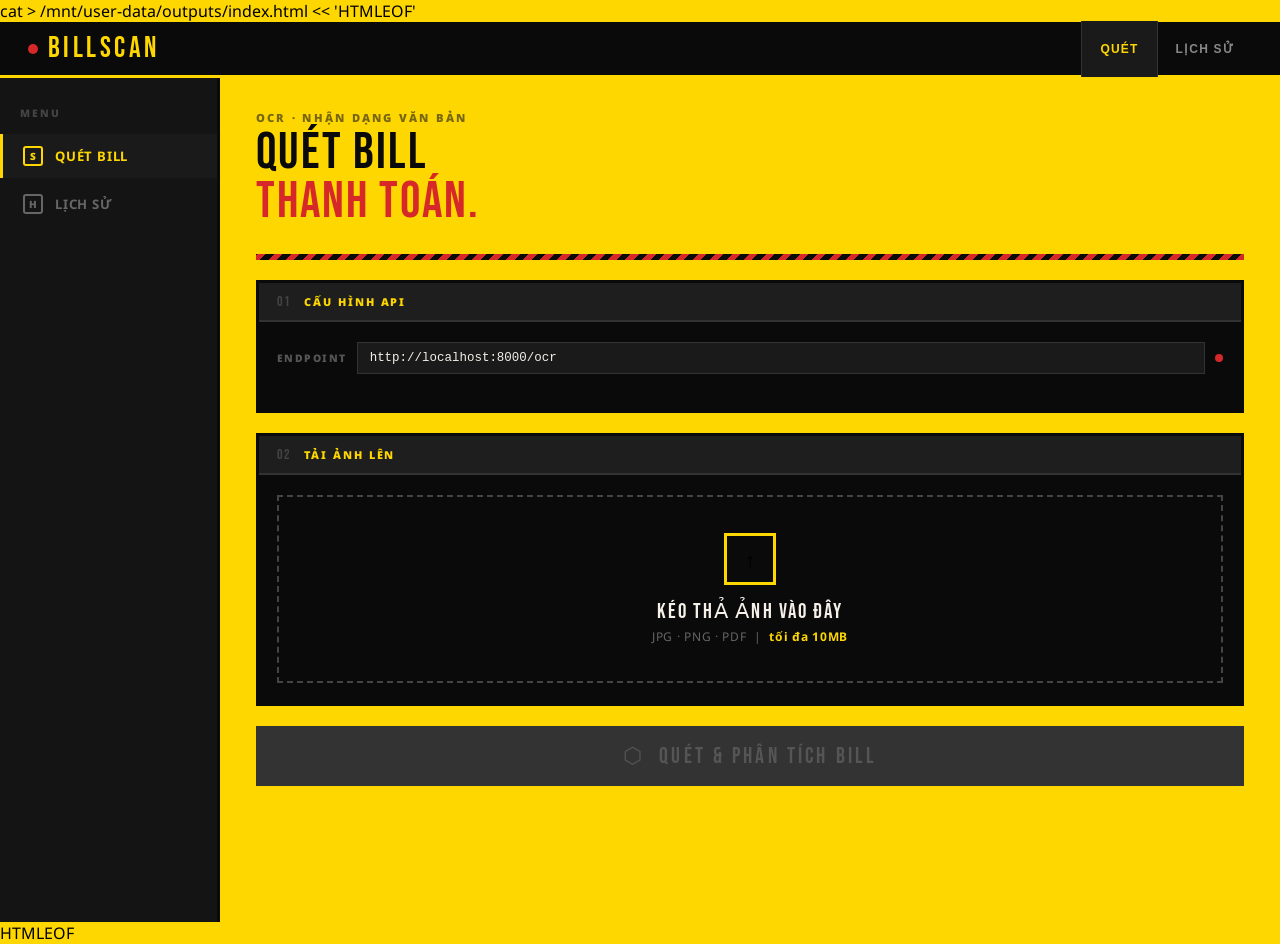
==== index.html @ 9fe83627 "Front View Design" ====
cat > /mnt/user-data/outputs/index.html << 'HTMLEOF'
<!DOCTYPE html>
<html lang="vi">
<head>
    <meta charset="UTF-8">
    <meta name="viewport" content="width=device-width, initial-scale=1.0">
    <title>BillScan - Quét hóa đơn AI</title>
    <style>
        @import url('https://fonts.googleapis.com/css2?family=Bebas+Neue&family=Noto+Sans:wght@400;700;900&display=swap');

        * { box-sizing: border-box; margin: 0; padding: 0; }
        :root {
            --yellow: #FFD700; --yellow-dark: #E6B800;
            --black: #0a0a0a; --black2: #141414; --black3: #1e1e1e;
            --red: #D62828; --white: #F5F0E8; --gray: #888;
        }
        body { background: var(--yellow); font-family: 'Noto Sans', sans-serif; min-height: 100vh; overflow-x: hidden; }

        /* HEADER */
        header { background: var(--black); padding: 0 28px; display: flex; align-items: center; justify-content: space-between; height: 56px; border-bottom: 3px solid var(--yellow); }
        .logo { font-family: 'Bebas Neue', sans-serif; font-size: 1.8rem; color: var(--yellow); letter-spacing: .12em; display: flex; align-items: center; gap: 10px; }
        .logo-dot { width: 10px; height: 10px; background: var(--red); border-radius: 50%; display: inline-block; }
        .nav-btn { background: none; border: none; border-left: 1px solid #333; color: var(--gray); font-size: .75rem; font-weight: 700; letter-spacing: .1em; text-transform: uppercase; padding: 0 18px; height: 56px; cursor: pointer; transition: color .15s, background .15s; }
        .nav-btn:hover, .nav-btn.active { color: var(--yellow); background: #1a1a1a; }

        /* LAYOUT */
        .page { display: grid; grid-template-columns: 220px 1fr; min-height: calc(100vh - 56px); }

        /* SIDEBAR */
        .sidebar { background: var(--black2); border-right: 3px solid var(--black); padding: 28px 0; display: flex; flex-direction: column; gap: 4px; }
        .sidebar-label { font-size: .65rem; font-weight: 900; letter-spacing: .18em; text-transform: uppercase; color: #444; padding: 0 20px 10px; }
        .sidebar-item { display: flex; align-items: center; gap: 12px; padding: 12px 20px; color: #666; font-size: .82rem; font-weight: 700; letter-spacing: .06em; text-transform: uppercase; cursor: pointer; border-left: 3px solid transparent; transition: all .15s; }
        .sidebar-item:hover { color: var(--yellow); background: #1a1a1a; }
        .sidebar-item.active { color: var(--yellow); background: #1a1a1a; border-left-color: var(--yellow); }
        .sidebar-icon { width: 20px; height: 20px; border: 2px solid currentColor; border-radius: 3px; display: flex; align-items: center; justify-content: center; font-size: 10px; font-weight: 900; flex-shrink: 0; }

        /* MAIN */
        .main { background: var(--yellow); padding: 32px 36px; }
        .screen { display: none; }
        .screen.active { display: block; }

        /* PAGE TITLE */
        .page-eyebrow { font-size: .7rem; font-weight: 900; letter-spacing: .2em; text-transform: uppercase; color: var(--black3); opacity: .6; margin-bottom: 4px; }
        .page-heading { font-family: 'Bebas Neue', sans-serif; font-size: 3.2rem; line-height: .95; color: var(--black); letter-spacing: .04em; margin-bottom: 28px; }
        .page-heading span { color: var(--red); }
        .accent-stripe { height: 6px; background: repeating-linear-gradient(-45deg, var(--red) 0px, var(--red) 6px, var(--black) 6px, var(--black) 12px); margin-bottom: 20px; }

        /* CARD */
        .card { background: var(--black); border: 3px solid var(--black); margin-bottom: 20px; }
        .card-header { background: var(--black3); padding: 10px 18px; display: flex; align-items: center; gap: 8px; border-bottom: 2px solid #333; }
        .card-label { font-size: .68rem; font-weight: 900; letter-spacing: .18em; text-transform: uppercase; color: var(--yellow); }
        .card-num { font-family: 'Bebas Neue', sans-serif; font-size: .9rem; color: #444; letter-spacing: .1em; margin-right: 4px; }
        .card-body { padding: 20px 18px; }

        /* DROP ZONE */
        #dropzone { border: 2px dashed #444; padding: 36px 20px; text-align: center; cursor: pointer; transition: border-color .2s, background .2s; position: relative; }
        #dropzone:hover, #dropzone.drag-over { border-color: var(--yellow); background: #1a1a1a; }
        #dropzone input[type="file"] { position: absolute; inset: 0; opacity: 0; cursor: pointer; }
        .drop-icon-box { width: 52px; height: 52px; border: 3px solid var(--yellow); display: flex; align-items: center; justify-content: center; margin: 0 auto 14px; font-size: 1.4rem; }
        .drop-title { font-family: 'Bebas Neue', sans-serif; font-size: 1.3rem; letter-spacing: .1em; color: var(--white); margin-bottom: 4px; }
        .drop-sub { font-size: .75rem; color: #666; letter-spacing: .06em; }
        .drop-sub strong { color: var(--yellow); }

        /* FILE ROW */
        .file-row { display: none; align-items: center; gap: 10px; background: #1a1a1a; border: 1px solid #333; padding: 10px 14px; margin-top: 14px; }
        .file-row-name { flex: 1; font-size: .82rem; color: var(--white); font-weight: 700; overflow: hidden; text-overflow: ellipsis; white-space: nowrap; }
        .remove-btn { background: none; border: none; color: #555; font-size: .9rem; cursor: pointer; padding: 2px 6px; }
        .remove-btn:hover { color: var(--red); }

        /* PREVIEW */
        #preview-wrap { display: none; margin-top: 14px; border: 2px solid #333; overflow: hidden; text-align: center; background: #0a0a0a; }
        #preview-wrap img { max-width: 100%; max-height: 220px; display: block; margin: 0 auto; object-fit: contain; }

        /* SCAN BTN */
        #scan-btn { width: 100%; background: var(--yellow); color: var(--black); border: none; padding: 16px; font-family: 'Bebas Neue', sans-serif; font-size: 1.4rem; letter-spacing: .14em; cursor: pointer; transition: background .15s, transform .1s; }
        #scan-btn:hover:not(:disabled) { background: var(--yellow-dark); transform: translateY(-1px); }
        #scan-btn:disabled { background: #333; color: #555; cursor: not-allowed; transform: none; }

        /* ERROR */
        #error-box { display: none; background: #2a0a0a; border-left: 4px solid var(--red); padding: 12px 16px; font-size: .82rem; color: #ff8080; margin-top: 14px; }

        /* RESULT */
        #result { display: none; margin-top: 20px; }
        .result-header { background: var(--red); padding: 10px 18px; display: flex; align-items: center; gap: 8px; }
        .result-label { font-family: 'Bebas Neue', sans-serif; font-size: 1.1rem; letter-spacing: .12em; color: var(--white); }
        .result-badge { background: var(--yellow); color: var(--black); font-size: .65rem; font-weight: 900; letter-spacing: .1em; text-transform: uppercase; padding: 2px 8px; margin-left: auto; }
        #raw-text-wrap { background: var(--black); padding: 20px 18px; }
        #raw-text { font-family: 'Courier New', monospace; font-size: .88rem; color: var(--yellow); white-space: pre-wrap; word-break: break-word; line-height: 1.75; min-height: 80px; }
        .action-row { display: flex; border-top: 2px solid #222; }
        .action-btn { flex: 1; padding: 13px 10px; background: var(--black3); border: none; border-right: 1px solid #222; color: #888; font-size: .72rem; font-weight: 900; letter-spacing: .12em; text-transform: uppercase; cursor: pointer; transition: background .15s, color .15s; }
        .action-btn:last-child { border-right: none; }
        .action-btn:hover { background: #2a2a2a; color: var(--yellow); }
        .action-btn.excel:hover { color: #48bb78; }
        .action-btn.reload:hover { color: var(--red); }

        /* API ROW */
        .api-row { display: flex; align-items: center; gap: 10px; margin-bottom: 16px; }
        .api-label { font-size: .65rem; font-weight: 900; letter-spacing: .14em; text-transform: uppercase; color: #555; white-space: nowrap; }
        .api-input { flex: 1; background: #1a1a1a; border: 1px solid #333; color: var(--white); font-family: 'Courier New', monospace; font-size: .78rem; padding: 8px 12px; outline: none; transition: border-color .2s; }
        .api-input:focus { border-color: var(--yellow); }
        .status-dot { width: 8px; height: 8px; border-radius: 50%; background: #333; flex-shrink: 0; transition: background .3s; }
        .status-dot.online { background: #48bb78; }
        .status-dot.offline { background: var(--red); }

        /* ── HISTORY SCREEN ── */
        .history-toolbar { display: flex; align-items: center; justify-content: space-between; margin-bottom: 16px; }
        .history-count { font-size: .75rem; font-weight: 700; color: var(--black3); letter-spacing: .08em; opacity: .6; }
        .clear-btn { background: none; border: 1px solid var(--red); color: var(--red); font-size: .68rem; font-weight: 900; letter-spacing: .1em; text-transform: uppercase; padding: 5px 12px; cursor: pointer; transition: background .15s; }
        .clear-btn:hover { background: var(--red); color: var(--white); }

        .history-empty { background: var(--black); padding: 40px; text-align: center; color: #444; font-family: 'Bebas Neue', sans-serif; font-size: 1.1rem; letter-spacing: .1em; }

        .history-list { display: flex; flex-direction: column; gap: 3px; }

        .history-item { background: var(--black); border-left: 3px solid #333; display: grid; grid-template-columns: auto 1fr auto; align-items: start; gap: 14px; padding: 14px 16px; cursor: pointer; transition: border-color .15s, background .15s; }
        .history-item:hover { border-left-color: var(--yellow); background: #0f0f0f; }

        .history-thumb { width: 48px; height: 48px; object-fit: cover; border: 1px solid #333; flex-shrink: 0; }
        .history-thumb-placeholder { width: 48px; height: 48px; background: #1a1a1a; border: 1px solid #333; display: flex; align-items: center; justify-content: center; font-size: 1.2rem; flex-shrink: 0; }

        .history-info { min-width: 0; }
        .history-filename { font-size: .82rem; font-weight: 700; color: var(--white); letter-spacing: .04em; margin-bottom: 4px; overflow: hidden; text-overflow: ellipsis; white-space: nowrap; }
        .history-preview { font-family: 'Courier New', monospace; font-size: .75rem; color: #666; overflow: hidden; text-overflow: ellipsis; white-space: nowrap; }

        .history-meta { text-align: right; flex-shrink: 0; }
        .history-time { font-size: .68rem; color: #555; letter-spacing: .04em; }
        .history-del { display: block; margin-top: 6px; background: none; border: none; color: #444; font-size: .75rem; cursor: pointer; }
        .history-del:hover { color: var(--red); }

        /* Detail modal */
        .detail-overlay { display: none; position: fixed; inset: 0; background: rgba(0,0,0,.85); z-index: 100; align-items: center; justify-content: center; }
        .detail-overlay.open { display: flex; }
        .detail-box { background: var(--black2); border: 3px solid var(--yellow); width: 90%; max-width: 540px; max-height: 80vh; display: flex; flex-direction: column; }
        .detail-head { background: var(--black3); padding: 12px 18px; display: flex; align-items: center; justify-content: space-between; border-bottom: 2px solid #333; }
        .detail-title { font-family: 'Bebas Neue', sans-serif; font-size: 1rem; letter-spacing: .1em; color: var(--yellow); }
        .detail-close { background: none; border: none; color: #666; font-size: 1.2rem; cursor: pointer; }
        .detail-close:hover { color: var(--red); }
        .detail-body { padding: 18px; overflow-y: auto; flex: 1; }
        .detail-text { font-family: 'Courier New', monospace; font-size: .85rem; color: var(--yellow); white-space: pre-wrap; word-break: break-word; line-height: 1.75; }
        .detail-foot { padding: 12px 18px; border-top: 2px solid #222; display: flex; gap: 8px; }
        .detail-btn { flex: 1; padding: 10px; background: var(--black3); border: 1px solid #333; color: #888; font-size: .72rem; font-weight: 900; letter-spacing: .1em; text-transform: uppercase; cursor: pointer; transition: color .15s; }
        .detail-btn:hover { color: var(--yellow); }

        @media (max-width: 680px) {
            .page { grid-template-columns: 1fr; }
            .sidebar { display: none; }
            .main { padding: 20px 16px; }
            .page-heading { font-size: 2.2rem; }
        }
    </style>
</head>
<body>

<header>
    <div class="logo"><div class="logo-dot"></div>BILLSCAN</div>
    <nav style="display:flex">
        <button class="nav-btn active" id="nav-scan" onclick="showScreen('scan')">Quét</button>
        <button class="nav-btn" id="nav-history" onclick="showScreen('history')">Lịch sử</button>
    </nav>
</header>

<div class="page">
    <aside class="sidebar">
        <div class="sidebar-label">Menu</div>
        <div class="sidebar-item active" id="sb-scan" onclick="showScreen('scan')">
            <div class="sidebar-icon">S</div>Quét bill
        </div>
        <div class="sidebar-item" id="sb-history" onclick="showScreen('history')">
            <div class="sidebar-icon">H</div>Lịch sử
        </div>
    </aside>

    <main class="main">

        <!-- ── SCAN SCREEN ── -->
        <div class="screen active" id="screen-scan">
            <div class="page-eyebrow">OCR · Nhận dạng văn bản</div>
            <div class="page-heading">QUÉT BILL<br><span>THANH TOÁN.</span></div>
            <div class="accent-stripe"></div>

            <div class="card">
                <div class="card-header"><span class="card-num">01</span><span class="card-label">Cấu hình API</span></div>
                <div class="card-body">
                    <div class="api-row">
                        <span class="api-label">Endpoint</span>
                        <input class="api-input" id="api-url" type="text" value="http://localhost:8000/ocr" spellcheck="false" />
                        <div class="status-dot" id="status-dot"></div>
                    </div>
                </div>
            </div>

            <div class="card">
                <div class="card-header"><span class="card-num">02</span><span class="card-label">Tải ảnh lên</span></div>
                <div class="card-body">
                    <div id="dropzone">
                        <input type="file" id="file-input" accept="image/*,.pdf" />
                        <div class="drop-icon-box">↑</div>
                        <div class="drop-title">KÉO THẢ ẢNH VÀO ĐÂY</div>
                        <div class="drop-sub">JPG · PNG · PDF &nbsp;|&nbsp; <strong>tối đa 10MB</strong></div>
                    </div>
                    <div class="file-row" id="file-box">
                        <span style="font-size:1.1rem">🖼</span>
                        <span class="file-row-name" id="file-name">—</span>
                        <button class="remove-btn" onclick="removeFile()">✕</button>
                    </div>
                    <div id="preview-wrap"><img id="preview-img" src="" alt="Xem trước" /></div>
                </div>
            </div>

            <div id="error-box"></div>

            <button id="scan-btn" disabled onclick="runOCR()">⬡ &nbsp;QUÉT &amp; PHÂN TÍCH BILL</button>

            <div class="card" id="result">
                <div class="result-header">
                    <span class="result-label">KẾT QUẢ NHẬN DẠNG</span>
                    <span class="result-badge">OCR</span>
                </div>
                <div id="raw-text-wrap"><pre id="raw-text"></pre></div>
                <div class="action-row">
                    <button class="action-btn" onclick="copyText()">Sao chép</button>
                    <button class="action-btn excel" onclick="exportExcel()">Xuất Excel</button>
                    <button class="action-btn reload" onclick="resetAll()">Quét lại</button>
                </div>
            </div>
        </div>

        <!-- ── HISTORY SCREEN ── -->
        <div class="screen" id="screen-history">
            <div class="page-eyebrow">Lưu trữ cục bộ</div>
            <div class="page-heading">LỊCH SỬ<br><span>QUÉT.</span></div>
            <div class="accent-stripe"></div>

            <div class="history-toolbar">
                <span class="history-count" id="history-count">0 mục</span>
                <button class="clear-btn" onclick="clearHistory()">Xóa tất cả</button>
            </div>

            <div id="history-list"></div>
        </div>

    </main>
</div>

<!-- DETAIL MODAL -->
<div class="detail-overlay" id="detail-overlay" onclick="closeDetail(event)">
    <div class="detail-box">
        <div class="detail-head">
            <span class="detail-title" id="detail-title">—</span>
            <button class="detail-close" onclick="closeDetail()">✕</button>
        </div>
        <div class="detail-body"><pre class="detail-text" id="detail-text"></pre></div>
        <div class="detail-foot">
            <button class="detail-btn" onclick="copyDetail()">Sao chép</button>
            <button class="detail-btn" onclick="closeDetail()">Đóng</button>
        </div>
    </div>
</div>

<script>
// ── HISTORY (lưu trong trình duyệt) ───────────────────────────────────────────
const HISTORY_KEY = "billscan_history";

function loadHistory() {
    try { return JSON.parse(localStorage.getItem(HISTORY_KEY)) || []; }
    catch { return []; }
}

function saveHistory(list) {
    localStorage.setItem(HISTORY_KEY, JSON.stringify(list));
}

function addToHistory(filename, text, thumbDataUrl) {
    const list = loadHistory();
    list.unshift({
        id: Date.now(),
        filename,
        text,
        thumb: thumbDataUrl || null,
        time: new Date().toLocaleString("vi-VN"),
    });
    if (list.length > 50) list.splice(50);
    saveHistory(list);
}

function clearHistory() {
    if (!confirm("Xóa toàn bộ lịch sử?")) return;
    localStorage.removeItem(HISTORY_KEY);
    renderHistory();
}

function deleteHistoryItem(id) {
    const list = loadHistory().filter(i => i.id !== id);
    saveHistory(list);
    renderHistory();
}

function renderHistory() {
    const list = loadHistory();
    const el = document.getElementById("history-list");
    document.getElementById("history-count").textContent = list.length + " mục";

    if (list.length === 0) {
        el.innerHTML = '<div class="history-empty">CHƯA CÓ LỊCH SỬ NÀO</div>';
        return;
    }

    el.innerHTML = list.map(item => `
        <div class="history-item" onclick="openDetail(${item.id})">
            ${item.thumb
                ? `<img class="history-thumb" src="${item.thumb}" alt="" />`
                : `<div class="history-thumb-placeholder">🖼</div>`}
            <div class="history-info">
                <div class="history-filename">${item.filename}</div>
                <div class="history-preview">${item.text.slice(0, 80)}${item.text.length > 80 ? "…" : ""}</div>
            </div>
            <div class="history-meta">
                <span class="history-time">${item.time}</span>
                <button class="history-del" onclick="event.stopPropagation(); deleteHistoryItem(${item.id})">✕ xóa</button>
            </div>
        </div>
    `).join("");
}

function openDetail(id) {
    const item = loadHistory().find(i => i.id === id);
    if (!item) return;
    document.getElementById("detail-title").textContent = item.filename;
    document.getElementById("detail-text").textContent = item.text;
    document.getElementById("detail-overlay").classList.add("open");
}

function closeDetail(e) {
    if (e && e.target !== document.getElementById("detail-overlay")) return;
    document.getElementById("detail-overlay").classList.remove("open");
}

function copyDetail() {
    navigator.clipboard.writeText(document.getElementById("detail-text").textContent).then(() => {
        const btn = document.querySelector(".detail-btn");
        btn.textContent = "✓ Đã sao chép";
        setTimeout(() => btn.textContent = "Sao chép", 2000);
    });
}

// ── SCREEN NAVIGATION ─────────────────────────────────────────────────────────
function showScreen(name) {
    document.querySelectorAll(".screen").forEach(s => s.classList.remove("active"));
    document.querySelectorAll(".sidebar-item").forEach(s => s.classList.remove("active"));
    document.querySelectorAll(".nav-btn").forEach(s => s.classList.remove("active"));

    document.getElementById("screen-" + name).classList.add("active");
    document.getElementById("sb-" + name).classList.add("active");
    document.getElementById("nav-" + name).classList.add("active");

    if (name === "history") renderHistory();
}

// ── API HEALTH ────────────────────────────────────────────────────────────────
const apiUrlInput = document.getElementById("api-url");
const statusDot   = document.getElementById("status-dot");

async function pingApi() {
    const base = apiUrlInput.value.replace(/\/ocr$/, "");
    try {
        const r = await fetch(base + "/health", { signal: AbortSignal.timeout(3000) });
        statusDot.className = "status-dot " + (r.ok ? "online" : "offline");
    } catch { statusDot.className = "status-dot offline"; }
}
apiUrlInput.addEventListener("change", pingApi);
pingApi();
setInterval(pingApi, 15000);

// ── FILE HANDLING ─────────────────────────────────────────────────────────────
let selectedFile = null;
let thumbDataUrl  = null;

const dropzone  = document.getElementById("dropzone");
const fileInput = document.getElementById("file-input");

dropzone.addEventListener("dragover", e => { e.preventDefault(); dropzone.classList.add("drag-over"); });
dropzone.addEventListener("dragleave", () => dropzone.classList.remove("drag-over"));
dropzone.addEventListener("drop", e => {
    e.preventDefault(); dropzone.classList.remove("drag-over");
    if (e.dataTransfer.files[0]) handleFile(e.dataTransfer.files[0]);
});
fileInput.addEventListener("change", () => { if (fileInput.files[0]) handleFile(fileInput.files[0]); });

function handleFile(file) {
    if (file.size > 10 * 1024 * 1024) { showError("File quá lớn. Tối đa 10MB."); return; }
    selectedFile = file;
    thumbDataUrl = null;
    document.getElementById("file-name").textContent = file.name;
    document.getElementById("file-box").style.display = "flex";
    document.getElementById("scan-btn").disabled = false;
    hideError();
    document.getElementById("result").style.display = "none";

    if (file.type.startsWith("image/")) {
        const url = URL.createObjectURL(file);
        document.getElementById("preview-img").src = url;
        document.getElementById("preview-wrap").style.display = "block";
        // Tạo thumbnail để lưu vào history
        const reader = new FileReader();
        reader.onload = e => {
            const img = new Image();
            img.onload = () => {
                const canvas = document.createElement("canvas");
                const scale = Math.min(80 / img.width, 80 / img.height, 1);
                canvas.width = img.width * scale;
                canvas.height = img.height * scale;
                canvas.getContext("2d").drawImage(img, 0, 0, canvas.width, canvas.height);
                thumbDataUrl = canvas.toDataURL("image/jpeg", 0.6);
            };
            img.src = e.target.result;
        };
        reader.readAsDataURL(file);
    } else {
        document.getElementById("preview-wrap").style.display = "none";
    }
}

function removeFile() {
    selectedFile = null; thumbDataUrl = null;
    fileInput.value = "";
    document.getElementById("file-box").style.display = "none";
    document.getElementById("preview-wrap").style.display = "none";
    document.getElementById("scan-btn").disabled = true;
    document.getElementById("result").style.display = "none";
    hideError();
}

// ── OCR ───────────────────────────────────────────────────────────────────────
async function runOCR() {
    if (!selectedFile) return;
    setLoading(true);
    hideError();
    document.getElementById("result").style.display = "none";

    const formData = new FormData();
    formData.append("file", selectedFile);

    try {
        const res = await fetch(apiUrlInput.value, { method: "POST", body: formData });
        if (!res.ok) {
            const err = await res.json().catch(() => ({ detail: res.statusText }));
            throw new Error(err.detail || "HTTP " + res.status);
        }
        const data = await res.json();
        const text = data.text || "(Không nhận ra văn bản)";

        document.getElementById("raw-text").textContent = text;
        document.getElementById("result").style.display = "block";
        document.getElementById("result").scrollIntoView({ behavior: "smooth", block: "start" });

        // Lưu vào history
        addToHistory(selectedFile.name, text, thumbDataUrl);

    } catch (err) {
        showError(err.message.includes("fetch") || err.message.includes("Failed")
            ? "Không kết nối được server. Kiểm tra server đang chạy tại: " + apiUrlInput.value
            : "Lỗi: " + err.message);
    } finally {
        setLoading(false);
    }
}

function setLoading(on) {
    const btn = document.getElementById("scan-btn");
    btn.disabled = on;
    btn.textContent = on ? "⏳  ĐANG XỬ LÝ..." : "⬡  QUÉT & PHÂN TÍCH BILL";
}

function showError(msg) {
    const el = document.getElementById("error-box");
    el.textContent = "⚠ " + msg; el.style.display = "block";
}
function hideError() { document.getElementById("error-box").style.display = "none"; }

function copyText() {
    navigator.clipboard.writeText(document.getElementById("raw-text").textContent).then(() => {
        const btn = document.querySelector(".action-btn");
        btn.textContent = "✓ ĐÃ SAO CHÉP";
        setTimeout(() => btn.textContent = "Sao chép", 2000);
    });
}

function exportExcel() {
    const text = document.getElementById("raw-text").textContent;
    const a = document.createElement("a");
    a.href = "data:text/csv;charset=utf-8,\uFEFF" + encodeURIComponent(text);
    a.download = "billscan_" + Date.now() + ".csv";
    a.click();
}

function resetAll() { removeFile(); window.scrollTo({ top: 0, behavior: "smooth" }); }
</script>

</body>
</html>
HTMLEOF
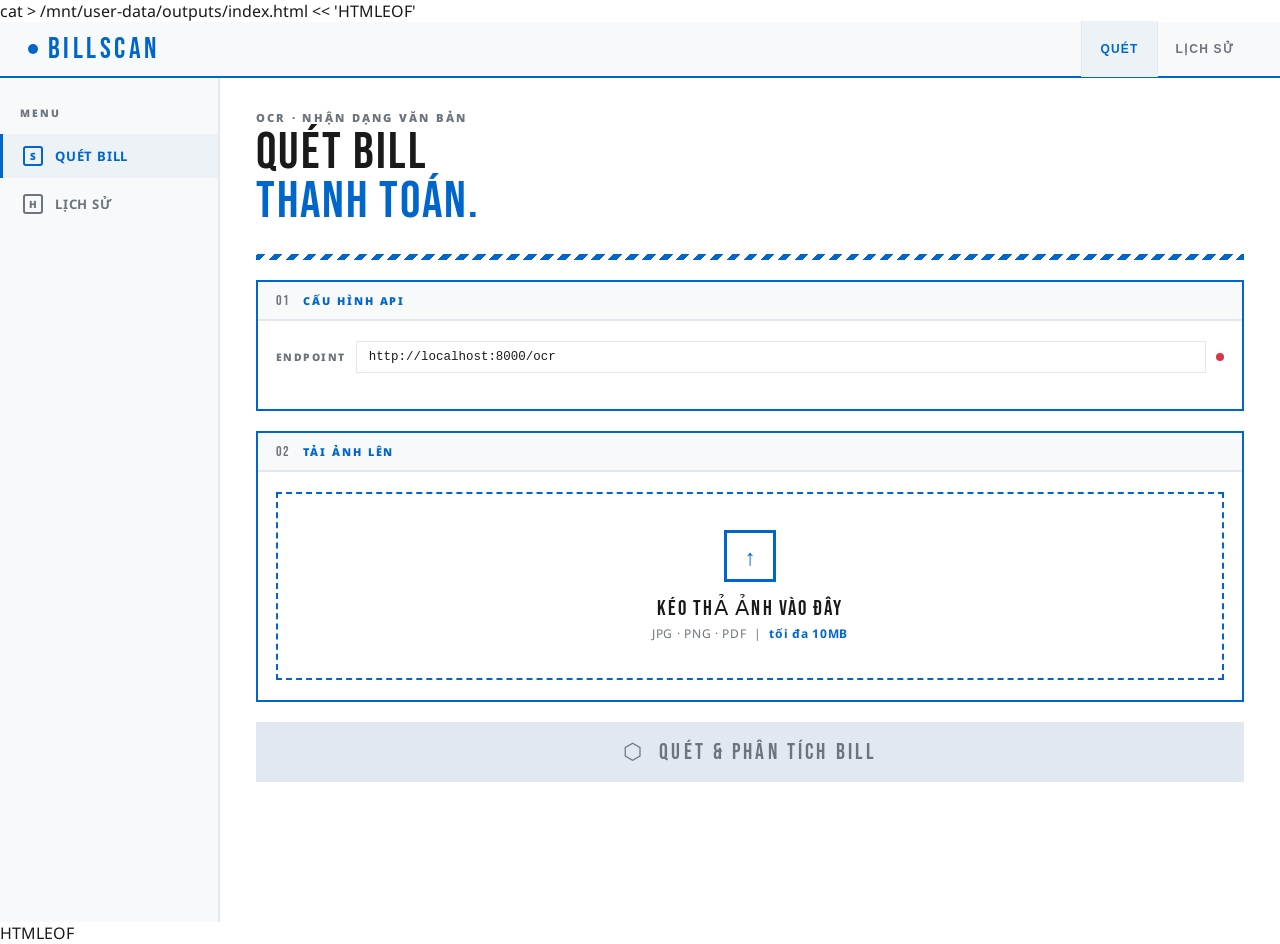
==== commit 4572f9e1: "Update index.html" ====
--- a/index.html
+++ b/index.html
@@ -10,136 +10,120 @@
 
         * { box-sizing: border-box; margin: 0; padding: 0; }
         :root {
-            --yellow: #FFD700; --yellow-dark: #E6B800;
-            --black: #0a0a0a; --black2: #141414; --black3: #1e1e1e;
-            --red: #D62828; --white: #F5F0E8; --gray: #888;
+            --blue: #0066cc;
+            --blue-dark: #0052a3;
+            --white: #ffffff;
+            --bg-light: #f8f9fa;
+            --black: #1a1a1a;
+            --gray: #6c757d;
+            --red: #dc3545;
+            --border: #e2e8f0;
         }
-        body { background: var(--yellow); font-family: 'Noto Sans', sans-serif; min-height: 100vh; overflow-x: hidden; }
-
-        /* HEADER */
-        header { background: var(--black); padding: 0 28px; display: flex; align-items: center; justify-content: space-between; height: 56px; border-bottom: 3px solid var(--yellow); }
-        .logo { font-family: 'Bebas Neue', sans-serif; font-size: 1.8rem; color: var(--yellow); letter-spacing: .12em; display: flex; align-items: center; gap: 10px; }
-        .logo-dot { width: 10px; height: 10px; background: var(--red); border-radius: 50%; display: inline-block; }
-        .nav-btn { background: none; border: none; border-left: 1px solid #333; color: var(--gray); font-size: .75rem; font-weight: 700; letter-spacing: .1em; text-transform: uppercase; padding: 0 18px; height: 56px; cursor: pointer; transition: color .15s, background .15s; }
-        .nav-btn:hover, .nav-btn.active { color: var(--yellow); background: #1a1a1a; }
-
-        /* LAYOUT */
+        body { background: var(--white); font-family: 'Noto Sans', sans-serif; color: var(--black); min-height: 100vh; overflow-x: hidden; }
+
+        header { background: var(--bg-light); padding: 0 28px; display: flex; align-items: center; justify-content: space-between; height: 56px; border-bottom: 2px solid var(--blue); }
+        .logo { font-family: 'Bebas Neue', sans-serif; font-size: 1.8rem; color: var(--blue); letter-spacing: .12em; display: flex; align-items: center; gap: 10px; }
+        .logo-dot { width: 10px; height: 10px; background: var(--blue); border-radius: 50%; display: inline-block; }
+        .nav-btn { background: none; border: none; border-left: 1px solid var(--border); color: var(--gray); font-size: .75rem; font-weight: 700; letter-spacing: .1em; text-transform: uppercase; padding: 0 18px; height: 56px; cursor: pointer; transition: color .15s, background .15s; }
+        .nav-btn:hover, .nav-btn.active { color: var(--blue); background: #edf2f7; }
+
         .page { display: grid; grid-template-columns: 220px 1fr; min-height: calc(100vh - 56px); }
 
-        /* SIDEBAR */
-        .sidebar { background: var(--black2); border-right: 3px solid var(--black); padding: 28px 0; display: flex; flex-direction: column; gap: 4px; }
-        .sidebar-label { font-size: .65rem; font-weight: 900; letter-spacing: .18em; text-transform: uppercase; color: #444; padding: 0 20px 10px; }
-        .sidebar-item { display: flex; align-items: center; gap: 12px; padding: 12px 20px; color: #666; font-size: .82rem; font-weight: 700; letter-spacing: .06em; text-transform: uppercase; cursor: pointer; border-left: 3px solid transparent; transition: all .15s; }
-        .sidebar-item:hover { color: var(--yellow); background: #1a1a1a; }
-        .sidebar-item.active { color: var(--yellow); background: #1a1a1a; border-left-color: var(--yellow); }
+        .sidebar { background: var(--bg-light); border-right: 2px solid var(--border); padding: 28px 0; display: flex; flex-direction: column; gap: 4px; }
+        .sidebar-label { font-size: .65rem; font-weight: 900; letter-spacing: .18em; text-transform: uppercase; color: var(--gray); padding: 0 20px 10px; }
+        .sidebar-item { display: flex; align-items: center; gap: 12px; padding: 12px 20px; color: var(--gray); font-size: .82rem; font-weight: 700; letter-spacing: .06em; text-transform: uppercase; cursor: pointer; border-left: 3px solid transparent; transition: all .15s; }
+        .sidebar-item:hover { color: var(--blue); background: #edf2f7; }
+        .sidebar-item.active { color: var(--blue); background: #edf2f7; border-left-color: var(--blue); }
         .sidebar-icon { width: 20px; height: 20px; border: 2px solid currentColor; border-radius: 3px; display: flex; align-items: center; justify-content: center; font-size: 10px; font-weight: 900; flex-shrink: 0; }
 
-        /* MAIN */
-        .main { background: var(--yellow); padding: 32px 36px; }
+        .main { background: var(--white); padding: 32px 36px; }
         .screen { display: none; }
         .screen.active { display: block; }
 
-        /* PAGE TITLE */
-        .page-eyebrow { font-size: .7rem; font-weight: 900; letter-spacing: .2em; text-transform: uppercase; color: var(--black3); opacity: .6; margin-bottom: 4px; }
+        .page-eyebrow { font-size: .7rem; font-weight: 900; letter-spacing: .2em; text-transform: uppercase; color: var(--gray); margin-bottom: 4px; }
         .page-heading { font-family: 'Bebas Neue', sans-serif; font-size: 3.2rem; line-height: .95; color: var(--black); letter-spacing: .04em; margin-bottom: 28px; }
-        .page-heading span { color: var(--red); }
-        .accent-stripe { height: 6px; background: repeating-linear-gradient(-45deg, var(--red) 0px, var(--red) 6px, var(--black) 6px, var(--black) 12px); margin-bottom: 20px; }
-
-        /* CARD */
-        .card { background: var(--black); border: 3px solid var(--black); margin-bottom: 20px; }
-        .card-header { background: var(--black3); padding: 10px 18px; display: flex; align-items: center; gap: 8px; border-bottom: 2px solid #333; }
-        .card-label { font-size: .68rem; font-weight: 900; letter-spacing: .18em; text-transform: uppercase; color: var(--yellow); }
-        .card-num { font-family: 'Bebas Neue', sans-serif; font-size: .9rem; color: #444; letter-spacing: .1em; margin-right: 4px; }
+        .page-heading span { color: var(--blue); }
+        .accent-stripe { height: 6px; background: repeating-linear-gradient(-45deg, var(--blue) 0px, var(--blue) 6px, var(--white) 6px, var(--white) 12px); margin-bottom: 20px; }
+
+        .card { background: var(--white); border: 2px solid var(--blue); margin-bottom: 20px; }
+        .card-header { background: var(--bg-light); padding: 10px 18px; display: flex; align-items: center; gap: 8px; border-bottom: 2px solid var(--border); }
+        .card-label { font-size: .68rem; font-weight: 900; letter-spacing: .18em; text-transform: uppercase; color: var(--blue); }
+        .card-num { font-family: 'Bebas Neue', sans-serif; font-size: .9rem; color: var(--gray); letter-spacing: .1em; margin-right: 4px; }
         .card-body { padding: 20px 18px; }
 
-        /* DROP ZONE */
-        #dropzone { border: 2px dashed #444; padding: 36px 20px; text-align: center; cursor: pointer; transition: border-color .2s, background .2s; position: relative; }
-        #dropzone:hover, #dropzone.drag-over { border-color: var(--yellow); background: #1a1a1a; }
+        #dropzone { border: 2px dashed var(--blue); padding: 36px 20px; text-align: center; cursor: pointer; transition: border-color .2s, background .2s; position: relative; }
+        #dropzone:hover, #dropzone.drag-over { border-color: var(--blue-dark); background: var(--bg-light); }
         #dropzone input[type="file"] { position: absolute; inset: 0; opacity: 0; cursor: pointer; }
-        .drop-icon-box { width: 52px; height: 52px; border: 3px solid var(--yellow); display: flex; align-items: center; justify-content: center; margin: 0 auto 14px; font-size: 1.4rem; }
-        .drop-title { font-family: 'Bebas Neue', sans-serif; font-size: 1.3rem; letter-spacing: .1em; color: var(--white); margin-bottom: 4px; }
-        .drop-sub { font-size: .75rem; color: #666; letter-spacing: .06em; }
-        .drop-sub strong { color: var(--yellow); }
-
-        /* FILE ROW */
-        .file-row { display: none; align-items: center; gap: 10px; background: #1a1a1a; border: 1px solid #333; padding: 10px 14px; margin-top: 14px; }
-        .file-row-name { flex: 1; font-size: .82rem; color: var(--white); font-weight: 700; overflow: hidden; text-overflow: ellipsis; white-space: nowrap; }
-        .remove-btn { background: none; border: none; color: #555; font-size: .9rem; cursor: pointer; padding: 2px 6px; }
+        .drop-icon-box { width: 52px; height: 52px; border: 3px solid var(--blue); color: var(--blue); display: flex; align-items: center; justify-content: center; margin: 0 auto 14px; font-size: 1.4rem; }
+        .drop-title { font-family: 'Bebas Neue', sans-serif; font-size: 1.3rem; letter-spacing: .1em; color: var(--black); margin-bottom: 4px; }
+        .drop-sub { font-size: .75rem; color: var(--gray); letter-spacing: .06em; }
+        .drop-sub strong { color: var(--blue); }
+
+        .file-row { display: none; align-items: center; gap: 10px; background: var(--bg-light); border: 1px solid var(--border); padding: 10px 14px; margin-top: 14px; }
+        .file-row-name { flex: 1; font-size: .82rem; color: var(--black); font-weight: 700; overflow: hidden; text-overflow: ellipsis; white-space: nowrap; }
+        .remove-btn { background: none; border: none; color: var(--gray); font-size: .9rem; cursor: pointer; padding: 2px 6px; }
         .remove-btn:hover { color: var(--red); }
 
-        /* PREVIEW */
-        #preview-wrap { display: none; margin-top: 14px; border: 2px solid #333; overflow: hidden; text-align: center; background: #0a0a0a; }
+        #preview-wrap { display: none; margin-top: 14px; border: 2px solid var(--border); overflow: hidden; text-align: center; background: var(--bg-light); }
         #preview-wrap img { max-width: 100%; max-height: 220px; display: block; margin: 0 auto; object-fit: contain; }
 
-        /* SCAN BTN */
-        #scan-btn { width: 100%; background: var(--yellow); color: var(--black); border: none; padding: 16px; font-family: 'Bebas Neue', sans-serif; font-size: 1.4rem; letter-spacing: .14em; cursor: pointer; transition: background .15s, transform .1s; }
-        #scan-btn:hover:not(:disabled) { background: var(--yellow-dark); transform: translateY(-1px); }
-        #scan-btn:disabled { background: #333; color: #555; cursor: not-allowed; transform: none; }
-
-        /* ERROR */
-        #error-box { display: none; background: #2a0a0a; border-left: 4px solid var(--red); padding: 12px 16px; font-size: .82rem; color: #ff8080; margin-top: 14px; }
-
-        /* RESULT */
+        #scan-btn { width: 100%; background: var(--blue); color: var(--white); border: none; padding: 16px; font-family: 'Bebas Neue', sans-serif; font-size: 1.4rem; letter-spacing: .14em; cursor: pointer; transition: background .15s, transform .1s; }
+        #scan-btn:hover:not(:disabled) { background: var(--blue-dark); transform: translateY(-1px); }
+        #scan-btn:disabled { background: var(--border); color: var(--gray); cursor: not-allowed; transform: none; }
+
+        #error-box { display: none; background: #fff5f5; border-left: 4px solid var(--red); padding: 12px 16px; font-size: .82rem; color: var(--red); margin-top: 14px; }
+
         #result { display: none; margin-top: 20px; }
-        .result-header { background: var(--red); padding: 10px 18px; display: flex; align-items: center; gap: 8px; }
+        .result-header { background: var(--blue); padding: 10px 18px; display: flex; align-items: center; gap: 8px; }
         .result-label { font-family: 'Bebas Neue', sans-serif; font-size: 1.1rem; letter-spacing: .12em; color: var(--white); }
-        .result-badge { background: var(--yellow); color: var(--black); font-size: .65rem; font-weight: 900; letter-spacing: .1em; text-transform: uppercase; padding: 2px 8px; margin-left: auto; }
-        #raw-text-wrap { background: var(--black); padding: 20px 18px; }
-        #raw-text { font-family: 'Courier New', monospace; font-size: .88rem; color: var(--yellow); white-space: pre-wrap; word-break: break-word; line-height: 1.75; min-height: 80px; }
-        .action-row { display: flex; border-top: 2px solid #222; }
-        .action-btn { flex: 1; padding: 13px 10px; background: var(--black3); border: none; border-right: 1px solid #222; color: #888; font-size: .72rem; font-weight: 900; letter-spacing: .12em; text-transform: uppercase; cursor: pointer; transition: background .15s, color .15s; }
+        .result-badge { background: var(--white); color: var(--blue); font-size: .65rem; font-weight: 900; letter-spacing: .1em; text-transform: uppercase; padding: 2px 8px; margin-left: auto; }
+        #raw-text-wrap { background: var(--bg-light); padding: 20px 18px; border: 2px solid var(--blue); border-top: none; }
+        #raw-text { font-family: 'Courier New', monospace; font-size: .88rem; color: var(--black); white-space: pre-wrap; word-break: break-word; line-height: 1.75; min-height: 80px; }
+        .action-row { display: flex; border: 2px solid var(--blue); border-top: none; }
+        .action-btn { flex: 1; padding: 13px 10px; background: var(--white); border: none; border-right: 1px solid var(--border); color: var(--gray); font-size: .72rem; font-weight: 900; letter-spacing: .12em; text-transform: uppercase; cursor: pointer; transition: background .15s, color .15s; }
         .action-btn:last-child { border-right: none; }
-        .action-btn:hover { background: #2a2a2a; color: var(--yellow); }
-        .action-btn.excel:hover { color: #48bb78; }
+        .action-btn:hover { background: var(--bg-light); color: var(--blue); }
+        .action-btn.excel:hover { color: #2e7d32; }
         .action-btn.reload:hover { color: var(--red); }
 
-        /* API ROW */
         .api-row { display: flex; align-items: center; gap: 10px; margin-bottom: 16px; }
-        .api-label { font-size: .65rem; font-weight: 900; letter-spacing: .14em; text-transform: uppercase; color: #555; white-space: nowrap; }
-        .api-input { flex: 1; background: #1a1a1a; border: 1px solid #333; color: var(--white); font-family: 'Courier New', monospace; font-size: .78rem; padding: 8px 12px; outline: none; transition: border-color .2s; }
-        .api-input:focus { border-color: var(--yellow); }
-        .status-dot { width: 8px; height: 8px; border-radius: 50%; background: #333; flex-shrink: 0; transition: background .3s; }
-        .status-dot.online { background: #48bb78; }
+        .api-label { font-size: .65rem; font-weight: 900; letter-spacing: .14em; text-transform: uppercase; color: var(--gray); white-space: nowrap; }
+        .api-input { flex: 1; background: var(--white); border: 1px solid var(--border); color: var(--black); font-family: 'Courier New', monospace; font-size: .78rem; padding: 8px 12px; outline: none; transition: border-color .2s; }
+        .api-input:focus { border-color: var(--blue); }
+        .status-dot { width: 8px; height: 8px; border-radius: 50%; background: var(--gray); flex-shrink: 0; transition: background .3s; }
+        .status-dot.online { background: #2e7d32; }
         .status-dot.offline { background: var(--red); }
 
-        /* ── HISTORY SCREEN ── */
         .history-toolbar { display: flex; align-items: center; justify-content: space-between; margin-bottom: 16px; }
-        .history-count { font-size: .75rem; font-weight: 700; color: var(--black3); letter-spacing: .08em; opacity: .6; }
-        .clear-btn { background: none; border: 1px solid var(--red); color: var(--red); font-size: .68rem; font-weight: 900; letter-spacing: .1em; text-transform: uppercase; padding: 5px 12px; cursor: pointer; transition: background .15s; }
+        .history-count { font-size: .75rem; font-weight: 700; color: var(--black); letter-spacing: .08em; opacity: .6; }
+        .clear-btn { background: none; border: 1px solid var(--red); color: var(--red); font-size: .68rem; font-weight: 900; letter-spacing: .1em; text-transform: uppercase; padding: 5px 12px; cursor: pointer; transition: background .15s, color .15s; }
         .clear-btn:hover { background: var(--red); color: var(--white); }
-
-        .history-empty { background: var(--black); padding: 40px; text-align: center; color: #444; font-family: 'Bebas Neue', sans-serif; font-size: 1.1rem; letter-spacing: .1em; }
-
-        .history-list { display: flex; flex-direction: column; gap: 3px; }
-
-        .history-item { background: var(--black); border-left: 3px solid #333; display: grid; grid-template-columns: auto 1fr auto; align-items: start; gap: 14px; padding: 14px 16px; cursor: pointer; transition: border-color .15s, background .15s; }
-        .history-item:hover { border-left-color: var(--yellow); background: #0f0f0f; }
-
-        .history-thumb { width: 48px; height: 48px; object-fit: cover; border: 1px solid #333; flex-shrink: 0; }
-        .history-thumb-placeholder { width: 48px; height: 48px; background: #1a1a1a; border: 1px solid #333; display: flex; align-items: center; justify-content: center; font-size: 1.2rem; flex-shrink: 0; }
-
+        .history-empty { background: var(--bg-light); border: 2px dashed var(--border); padding: 40px; text-align: center; color: var(--gray); font-family: 'Bebas Neue', sans-serif; font-size: 1.1rem; letter-spacing: .1em; }
+        .history-list { display: flex; flex-direction: column; gap: 8px; }
+        .history-item { background: var(--white); border: 1px solid var(--border); border-left: 4px solid var(--blue); display: grid; grid-template-columns: auto 1fr auto; align-items: start; gap: 14px; padding: 14px 16px; cursor: pointer; transition: border-color .15s, background .15s; }
+        .history-item:hover { border-left-color: var(--blue-dark); background: var(--bg-light); }
+        .history-thumb { width: 48px; height: 48px; object-fit: cover; border: 1px solid var(--border); flex-shrink: 0; }
+        .history-thumb-placeholder { width: 48px; height: 48px; background: var(--bg-light); border: 1px solid var(--border); display: flex; align-items: center; justify-content: center; font-size: 1.2rem; flex-shrink: 0; }
         .history-info { min-width: 0; }
-        .history-filename { font-size: .82rem; font-weight: 700; color: var(--white); letter-spacing: .04em; margin-bottom: 4px; overflow: hidden; text-overflow: ellipsis; white-space: nowrap; }
-        .history-preview { font-family: 'Courier New', monospace; font-size: .75rem; color: #666; overflow: hidden; text-overflow: ellipsis; white-space: nowrap; }
-
+        .history-filename { font-size: .82rem; font-weight: 700; color: var(--black); letter-spacing: .04em; margin-bottom: 4px; overflow: hidden; text-overflow: ellipsis; white-space: nowrap; }
+        .history-preview { font-family: 'Courier New', monospace; font-size: .75rem; color: var(--gray); overflow: hidden; text-overflow: ellipsis; white-space: nowrap; }
         .history-meta { text-align: right; flex-shrink: 0; }
-        .history-time { font-size: .68rem; color: #555; letter-spacing: .04em; }
-        .history-del { display: block; margin-top: 6px; background: none; border: none; color: #444; font-size: .75rem; cursor: pointer; }
+        .history-time { font-size: .68rem; color: var(--gray); letter-spacing: .04em; }
+        .history-del { display: block; margin-top: 6px; background: none; border: none; color: var(--gray); font-size: .75rem; cursor: pointer; }
         .history-del:hover { color: var(--red); }
 
-        /* Detail modal */
-        .detail-overlay { display: none; position: fixed; inset: 0; background: rgba(0,0,0,.85); z-index: 100; align-items: center; justify-content: center; }
+        .detail-overlay { display: none; position: fixed; inset: 0; background: rgba(0,0,0,.4); z-index: 100; align-items: center; justify-content: center; }
         .detail-overlay.open { display: flex; }
-        .detail-box { background: var(--black2); border: 3px solid var(--yellow); width: 90%; max-width: 540px; max-height: 80vh; display: flex; flex-direction: column; }
-        .detail-head { background: var(--black3); padding: 12px 18px; display: flex; align-items: center; justify-content: space-between; border-bottom: 2px solid #333; }
-        .detail-title { font-family: 'Bebas Neue', sans-serif; font-size: 1rem; letter-spacing: .1em; color: var(--yellow); }
-        .detail-close { background: none; border: none; color: #666; font-size: 1.2rem; cursor: pointer; }
+        .detail-box { background: var(--white); border: 2px solid var(--blue); width: 90%; max-width: 540px; max-height: 80vh; display: flex; flex-direction: column; }
+        .detail-head { background: var(--bg-light); padding: 12px 18px; display: flex; align-items: center; justify-content: space-between; border-bottom: 1px solid var(--border); }
+        .detail-title { font-family: 'Bebas Neue', sans-serif; font-size: 1rem; letter-spacing: .1em; color: var(--blue); }
+        .detail-close { background: none; border: none; color: var(--gray); font-size: 1.2rem; cursor: pointer; }
         .detail-close:hover { color: var(--red); }
         .detail-body { padding: 18px; overflow-y: auto; flex: 1; }
-        .detail-text { font-family: 'Courier New', monospace; font-size: .85rem; color: var(--yellow); white-space: pre-wrap; word-break: break-word; line-height: 1.75; }
-        .detail-foot { padding: 12px 18px; border-top: 2px solid #222; display: flex; gap: 8px; }
-        .detail-btn { flex: 1; padding: 10px; background: var(--black3); border: 1px solid #333; color: #888; font-size: .72rem; font-weight: 900; letter-spacing: .1em; text-transform: uppercase; cursor: pointer; transition: color .15s; }
-        .detail-btn:hover { color: var(--yellow); }
+        .detail-text { font-family: 'Courier New', monospace; font-size: .85rem; color: var(--black); white-space: pre-wrap; word-break: break-word; line-height: 1.75; }
+        .detail-foot { padding: 12px 18px; border-top: 1px solid var(--border); display: flex; gap: 8px; }
+        .detail-btn { flex: 1; padding: 10px; background: var(--white); border: 1px solid var(--border); color: var(--gray); font-size: .72rem; font-weight: 900; letter-spacing: .1em; text-transform: uppercase; cursor: pointer; transition: color .15s, background .15s; }
+        .detail-btn:hover { color: var(--blue); background: var(--bg-light); }
 
         @media (max-width: 680px) {
             .page { grid-template-columns: 1fr; }
@@ -172,7 +156,6 @@
 
     <main class="main">
 
-        <!-- ── SCAN SCREEN ── -->
         <div class="screen active" id="screen-scan">
             <div class="page-eyebrow">OCR · Nhận dạng văn bản</div>
             <div class="page-heading">QUÉT BILL<br><span>THANH TOÁN.</span></div>
@@ -225,7 +208,6 @@
             </div>
         </div>
 
-        <!-- ── HISTORY SCREEN ── -->
         <div class="screen" id="screen-history">
             <div class="page-eyebrow">Lưu trữ cục bộ</div>
             <div class="page-heading">LỊCH SỬ<br><span>QUÉT.</span></div>
@@ -242,7 +224,6 @@
     </main>
 </div>
 
-<!-- DETAIL MODAL -->
 <div class="detail-overlay" id="detail-overlay" onclick="closeDetail(event)">
     <div class="detail-box">
         <div class="detail-head">
@@ -258,7 +239,6 @@
 </div>
 
 <script>
-// ── HISTORY (lưu trong trình duyệt) ───────────────────────────────────────────
 const HISTORY_KEY = "billscan_history";
 
 function loadHistory() {
@@ -343,7 +323,6 @@
     });
 }
 
-// ── SCREEN NAVIGATION ─────────────────────────────────────────────────────────
 function showScreen(name) {
     document.querySelectorAll(".screen").forEach(s => s.classList.remove("active"));
     document.querySelectorAll(".sidebar-item").forEach(s => s.classList.remove("active"));
@@ -356,7 +335,6 @@
     if (name === "history") renderHistory();
 }
 
-// ── API HEALTH ────────────────────────────────────────────────────────────────
 const apiUrlInput = document.getElementById("api-url");
 const statusDot   = document.getElementById("status-dot");
 
@@ -371,7 +349,6 @@
 pingApi();
 setInterval(pingApi, 15000);
 
-// ── FILE HANDLING ─────────────────────────────────────────────────────────────
 let selectedFile = null;
 let thumbDataUrl  = null;
 
@@ -380,6 +357,8 @@
 
 dropzone.addEventListener("dragover", e => { e.preventDefault(); dropzone.classList.add("drag-over"); });
 dropzone.addEventListener("dragleave", () => dropzone.classList.remove("drag-over"));
+
+// ✅ ĐÃ SỬA BUG: truyền files[0] thay vì files
 dropzone.addEventListener("drop", e => {
     e.preventDefault(); dropzone.classList.remove("drag-over");
     if (e.dataTransfer.files[0]) handleFile(e.dataTransfer.files[0]);
@@ -400,7 +379,6 @@
         const url = URL.createObjectURL(file);
         document.getElementById("preview-img").src = url;
         document.getElementById("preview-wrap").style.display = "block";
-        // Tạo thumbnail để lưu vào history
         const reader = new FileReader();
         reader.onload = e => {
             const img = new Image();
@@ -430,7 +408,6 @@
     hideError();
 }
 
-// ── OCR ───────────────────────────────────────────────────────────────────────
 async function runOCR() {
     if (!selectedFile) return;
     setLoading(true);
@@ -453,7 +430,6 @@
         document.getElementById("result").style.display = "block";
         document.getElementById("result").scrollIntoView({ behavior: "smooth", block: "start" });
 
-        // Lưu vào history
         addToHistory(selectedFile.name, text, thumbDataUrl);
 
     } catch (err) {
@@ -498,4 +474,5 @@
 
 </body>
 </html>
+
 HTMLEOF
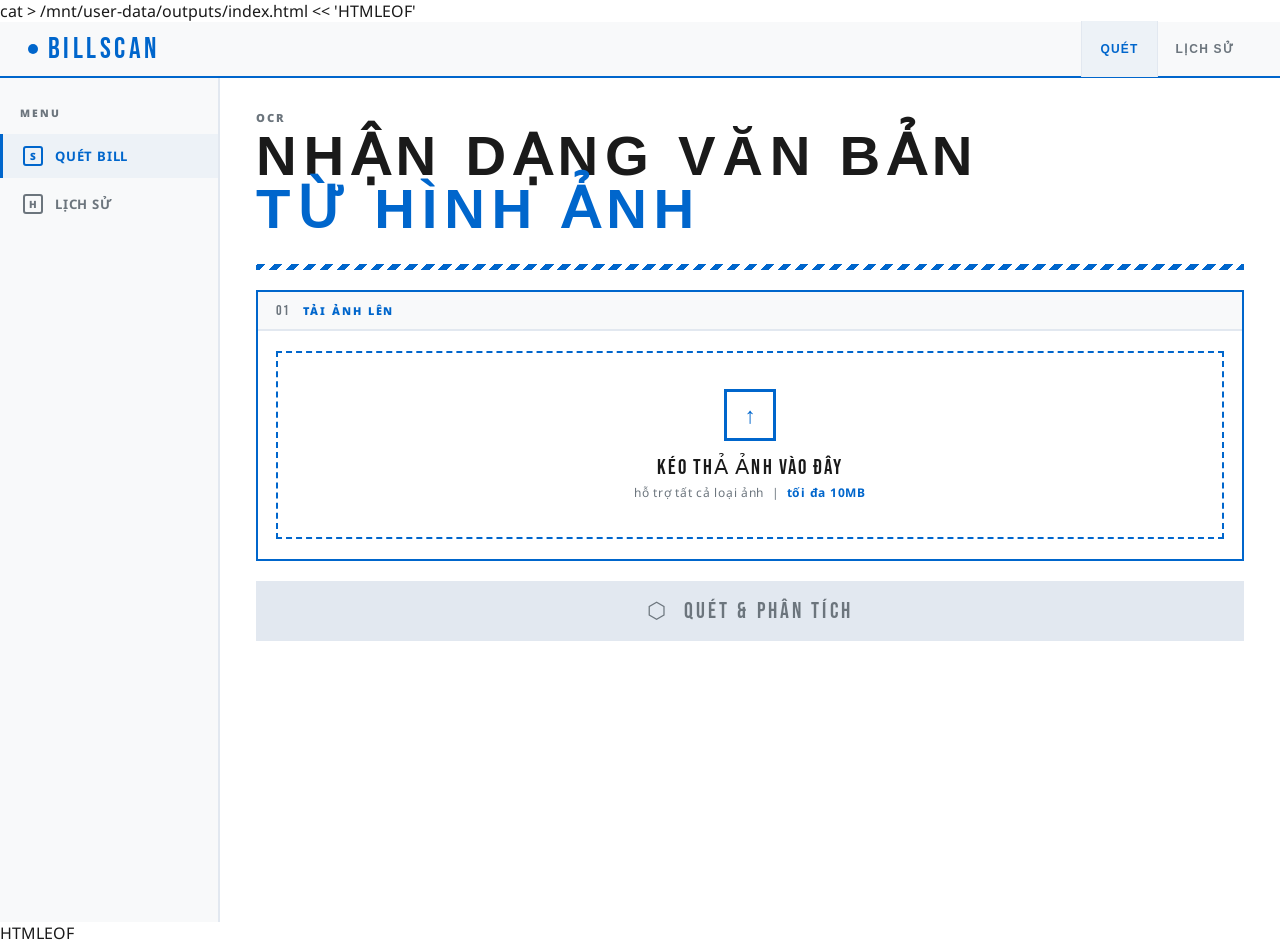
==== commit 54a48e62: "sửa giao diện" ====
--- a/index.html
+++ b/index.html
@@ -4,7 +4,9 @@
 <head>
     <meta charset="UTF-8">
     <meta name="viewport" content="width=device-width, initial-scale=1.0">
+    <meta name="description" content="https://nhandangvanbanocr69.com">
     <title>BillScan - Quét hóa đơn AI</title>
+    <link rel="icon" type="image/x-icon" href="favicon.ico">
     <style>
         @import url('https://fonts.googleapis.com/css2?family=Bebas+Neue&family=Noto+Sans:wght@400;700;900&display=swap');
 
@@ -41,7 +43,7 @@
         .screen.active { display: block; }
 
         .page-eyebrow { font-size: .7rem; font-weight: 900; letter-spacing: .2em; text-transform: uppercase; color: var(--gray); margin-bottom: 4px; }
-        .page-heading { font-family: 'Bebas Neue', sans-serif; font-size: 3.2rem; line-height: .95; color: var(--black); letter-spacing: .04em; margin-bottom: 28px; }
+        .page-heading { font-family: 'Arial', sans-serif; font-size: 3.52rem; line-height: .95; color: var(--black); letter-spacing: .12em; margin-bottom: 28px; font-weight: 900; text-transform: uppercase; }
         .page-heading span { color: var(--blue); }
         .accent-stripe { height: 6px; background: repeating-linear-gradient(-45deg, var(--blue) 0px, var(--blue) 6px, var(--white) 6px, var(--white) 12px); margin-bottom: 20px; }
 
@@ -129,7 +131,7 @@
             .page { grid-template-columns: 1fr; }
             .sidebar { display: none; }
             .main { padding: 20px 16px; }
-            .page-heading { font-size: 2.2rem; }
+            .page-heading { font-size: 2.42rem; }
         }
     </style>
 </head>
@@ -157,11 +159,11 @@
     <main class="main">
 
         <div class="screen active" id="screen-scan">
-            <div class="page-eyebrow">OCR · Nhận dạng văn bản</div>
-            <div class="page-heading">QUÉT BILL<br><span>THANH TOÁN.</span></div>
+            <div class="page-eyebrow">OCR</div>
+            <div class="page-heading">nhận dạng văn bản<br><span>từ hình ảnh</span></div>
             <div class="accent-stripe"></div>
 
-            <div class="card">
+            <div class="card" style="display: none;">
                 <div class="card-header"><span class="card-num">01</span><span class="card-label">Cấu hình API</span></div>
                 <div class="card-body">
                     <div class="api-row">
@@ -173,13 +175,13 @@
             </div>
 
             <div class="card">
-                <div class="card-header"><span class="card-num">02</span><span class="card-label">Tải ảnh lên</span></div>
+                <div class="card-header"><span class="card-num">01</span><span class="card-label">Tải ảnh lên</span></div>
                 <div class="card-body">
                     <div id="dropzone">
                         <input type="file" id="file-input" accept="image/*,.pdf" />
                         <div class="drop-icon-box">↑</div>
                         <div class="drop-title">KÉO THẢ ẢNH VÀO ĐÂY</div>
-                        <div class="drop-sub">JPG · PNG · PDF &nbsp;|&nbsp; <strong>tối đa 10MB</strong></div>
+                        <div class="drop-sub">hỗ trợ tất cả loại ảnh &nbsp;|&nbsp; <strong>tối đa 10MB</strong></div>
                     </div>
                     <div class="file-row" id="file-box">
                         <span style="font-size:1.1rem">🖼</span>
@@ -192,7 +194,7 @@
 
             <div id="error-box"></div>
 
-            <button id="scan-btn" disabled onclick="runOCR()">⬡ &nbsp;QUÉT &amp; PHÂN TÍCH BILL</button>
+            <button id="scan-btn" disabled onclick="runOCR()">⬡ &nbsp;QUÉT &amp; PHÂN TÍCH</button>
 
             <div class="card" id="result">
                 <div class="result-header">
@@ -444,7 +446,7 @@
 function setLoading(on) {
     const btn = document.getElementById("scan-btn");
     btn.disabled = on;
-    btn.textContent = on ? "⏳  ĐANG XỬ LÝ..." : "⬡  QUÉT & PHÂN TÍCH BILL";
+    btn.textContent = on ? "⏳  ĐANG XỬ LÝ..." : "⬡  QUÉT & PHÂN TÍCH";
 }
 
 function showError(msg) {
@@ -475,4 +477,4 @@
 </body>
 </html>
 
-HTMLEOF+HTMLEOF
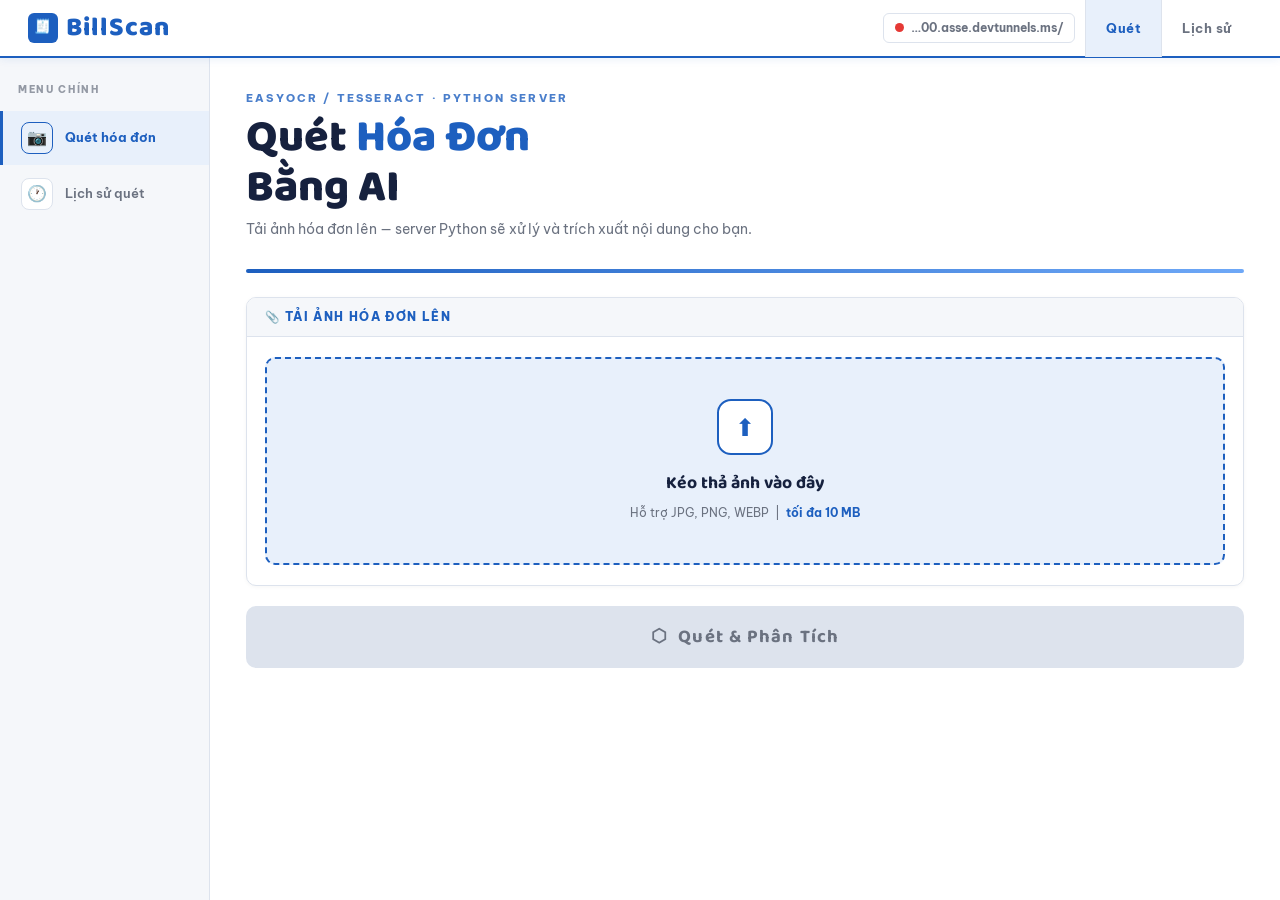
==== commit efd1f832: "ba con chim tren canh cay hot liu lo" ====
--- a/index.html
+++ b/index.html
@@ -1,480 +1,313 @@
-cat > /mnt/user-data/outputs/index.html << 'HTMLEOF'
 <!DOCTYPE html>
 <html lang="vi">
 <head>
     <meta charset="UTF-8">
     <meta name="viewport" content="width=device-width, initial-scale=1.0">
-    <meta name="description" content="https://nhandangvanbanocr69.com">
-    <title>BillScan - Quét hóa đơn AI</title>
-    <link rel="icon" type="image/x-icon" href="favicon.ico">
+    <title>BillScan Quét Hóa Đơn AI</title>
+    <link rel="stylesheet" href="style.css">
+    <link rel="icon" type="image/x-icon" href="scantext.ico">
     <style>
-        @import url('https://fonts.googleapis.com/css2?family=Bebas+Neue&family=Noto+Sans:wght@400;700;900&display=swap');
-
-        * { box-sizing: border-box; margin: 0; padding: 0; }
-        :root {
-            --blue: #0066cc;
-            --blue-dark: #0052a3;
-            --white: #ffffff;
-            --bg-light: #f8f9fa;
-            --black: #1a1a1a;
-            --gray: #6c757d;
-            --red: #dc3545;
-            --border: #e2e8f0;
-        }
-        body { background: var(--white); font-family: 'Noto Sans', sans-serif; color: var(--black); min-height: 100vh; overflow-x: hidden; }
-
-        header { background: var(--bg-light); padding: 0 28px; display: flex; align-items: center; justify-content: space-between; height: 56px; border-bottom: 2px solid var(--blue); }
-        .logo { font-family: 'Bebas Neue', sans-serif; font-size: 1.8rem; color: var(--blue); letter-spacing: .12em; display: flex; align-items: center; gap: 10px; }
-        .logo-dot { width: 10px; height: 10px; background: var(--blue); border-radius: 50%; display: inline-block; }
-        .nav-btn { background: none; border: none; border-left: 1px solid var(--border); color: var(--gray); font-size: .75rem; font-weight: 700; letter-spacing: .1em; text-transform: uppercase; padding: 0 18px; height: 56px; cursor: pointer; transition: color .15s, background .15s; }
-        .nav-btn:hover, .nav-btn.active { color: var(--blue); background: #edf2f7; }
-
-        .page { display: grid; grid-template-columns: 220px 1fr; min-height: calc(100vh - 56px); }
-
-        .sidebar { background: var(--bg-light); border-right: 2px solid var(--border); padding: 28px 0; display: flex; flex-direction: column; gap: 4px; }
-        .sidebar-label { font-size: .65rem; font-weight: 900; letter-spacing: .18em; text-transform: uppercase; color: var(--gray); padding: 0 20px 10px; }
-        .sidebar-item { display: flex; align-items: center; gap: 12px; padding: 12px 20px; color: var(--gray); font-size: .82rem; font-weight: 700; letter-spacing: .06em; text-transform: uppercase; cursor: pointer; border-left: 3px solid transparent; transition: all .15s; }
-        .sidebar-item:hover { color: var(--blue); background: #edf2f7; }
-        .sidebar-item.active { color: var(--blue); background: #edf2f7; border-left-color: var(--blue); }
-        .sidebar-icon { width: 20px; height: 20px; border: 2px solid currentColor; border-radius: 3px; display: flex; align-items: center; justify-content: center; font-size: 10px; font-weight: 900; flex-shrink: 0; }
-
-        .main { background: var(--white); padding: 32px 36px; }
-        .screen { display: none; }
-        .screen.active { display: block; }
-
-        .page-eyebrow { font-size: .7rem; font-weight: 900; letter-spacing: .2em; text-transform: uppercase; color: var(--gray); margin-bottom: 4px; }
-        .page-heading { font-family: 'Arial', sans-serif; font-size: 3.52rem; line-height: .95; color: var(--black); letter-spacing: .12em; margin-bottom: 28px; font-weight: 900; text-transform: uppercase; }
-        .page-heading span { color: var(--blue); }
-        .accent-stripe { height: 6px; background: repeating-linear-gradient(-45deg, var(--blue) 0px, var(--blue) 6px, var(--white) 6px, var(--white) 12px); margin-bottom: 20px; }
-
-        .card { background: var(--white); border: 2px solid var(--blue); margin-bottom: 20px; }
-        .card-header { background: var(--bg-light); padding: 10px 18px; display: flex; align-items: center; gap: 8px; border-bottom: 2px solid var(--border); }
-        .card-label { font-size: .68rem; font-weight: 900; letter-spacing: .18em; text-transform: uppercase; color: var(--blue); }
-        .card-num { font-family: 'Bebas Neue', sans-serif; font-size: .9rem; color: var(--gray); letter-spacing: .1em; margin-right: 4px; }
-        .card-body { padding: 20px 18px; }
-
-        #dropzone { border: 2px dashed var(--blue); padding: 36px 20px; text-align: center; cursor: pointer; transition: border-color .2s, background .2s; position: relative; }
-        #dropzone:hover, #dropzone.drag-over { border-color: var(--blue-dark); background: var(--bg-light); }
-        #dropzone input[type="file"] { position: absolute; inset: 0; opacity: 0; cursor: pointer; }
-        .drop-icon-box { width: 52px; height: 52px; border: 3px solid var(--blue); color: var(--blue); display: flex; align-items: center; justify-content: center; margin: 0 auto 14px; font-size: 1.4rem; }
-        .drop-title { font-family: 'Bebas Neue', sans-serif; font-size: 1.3rem; letter-spacing: .1em; color: var(--black); margin-bottom: 4px; }
-        .drop-sub { font-size: .75rem; color: var(--gray); letter-spacing: .06em; }
-        .drop-sub strong { color: var(--blue); }
-
-        .file-row { display: none; align-items: center; gap: 10px; background: var(--bg-light); border: 1px solid var(--border); padding: 10px 14px; margin-top: 14px; }
-        .file-row-name { flex: 1; font-size: .82rem; color: var(--black); font-weight: 700; overflow: hidden; text-overflow: ellipsis; white-space: nowrap; }
-        .remove-btn { background: none; border: none; color: var(--gray); font-size: .9rem; cursor: pointer; padding: 2px 6px; }
-        .remove-btn:hover { color: var(--red); }
-
-        #preview-wrap { display: none; margin-top: 14px; border: 2px solid var(--border); overflow: hidden; text-align: center; background: var(--bg-light); }
-        #preview-wrap img { max-width: 100%; max-height: 220px; display: block; margin: 0 auto; object-fit: contain; }
-
-        #scan-btn { width: 100%; background: var(--blue); color: var(--white); border: none; padding: 16px; font-family: 'Bebas Neue', sans-serif; font-size: 1.4rem; letter-spacing: .14em; cursor: pointer; transition: background .15s, transform .1s; }
-        #scan-btn:hover:not(:disabled) { background: var(--blue-dark); transform: translateY(-1px); }
-        #scan-btn:disabled { background: var(--border); color: var(--gray); cursor: not-allowed; transform: none; }
-
-        #error-box { display: none; background: #fff5f5; border-left: 4px solid var(--red); padding: 12px 16px; font-size: .82rem; color: var(--red); margin-top: 14px; }
-
-        #result { display: none; margin-top: 20px; }
-        .result-header { background: var(--blue); padding: 10px 18px; display: flex; align-items: center; gap: 8px; }
-        .result-label { font-family: 'Bebas Neue', sans-serif; font-size: 1.1rem; letter-spacing: .12em; color: var(--white); }
-        .result-badge { background: var(--white); color: var(--blue); font-size: .65rem; font-weight: 900; letter-spacing: .1em; text-transform: uppercase; padding: 2px 8px; margin-left: auto; }
-        #raw-text-wrap { background: var(--bg-light); padding: 20px 18px; border: 2px solid var(--blue); border-top: none; }
-        #raw-text { font-family: 'Courier New', monospace; font-size: .88rem; color: var(--black); white-space: pre-wrap; word-break: break-word; line-height: 1.75; min-height: 80px; }
-        .action-row { display: flex; border: 2px solid var(--blue); border-top: none; }
-        .action-btn { flex: 1; padding: 13px 10px; background: var(--white); border: none; border-right: 1px solid var(--border); color: var(--gray); font-size: .72rem; font-weight: 900; letter-spacing: .12em; text-transform: uppercase; cursor: pointer; transition: background .15s, color .15s; }
-        .action-btn:last-child { border-right: none; }
-        .action-btn:hover { background: var(--bg-light); color: var(--blue); }
-        .action-btn.excel:hover { color: #2e7d32; }
-        .action-btn.reload:hover { color: var(--red); }
-
-        .api-row { display: flex; align-items: center; gap: 10px; margin-bottom: 16px; }
-        .api-label { font-size: .65rem; font-weight: 900; letter-spacing: .14em; text-transform: uppercase; color: var(--gray); white-space: nowrap; }
-        .api-input { flex: 1; background: var(--white); border: 1px solid var(--border); color: var(--black); font-family: 'Courier New', monospace; font-size: .78rem; padding: 8px 12px; outline: none; transition: border-color .2s; }
-        .api-input:focus { border-color: var(--blue); }
-        .status-dot { width: 8px; height: 8px; border-radius: 50%; background: var(--gray); flex-shrink: 0; transition: background .3s; }
-        .status-dot.online { background: #2e7d32; }
-        .status-dot.offline { background: var(--red); }
-
-        .history-toolbar { display: flex; align-items: center; justify-content: space-between; margin-bottom: 16px; }
-        .history-count { font-size: .75rem; font-weight: 700; color: var(--black); letter-spacing: .08em; opacity: .6; }
-        .clear-btn { background: none; border: 1px solid var(--red); color: var(--red); font-size: .68rem; font-weight: 900; letter-spacing: .1em; text-transform: uppercase; padding: 5px 12px; cursor: pointer; transition: background .15s, color .15s; }
-        .clear-btn:hover { background: var(--red); color: var(--white); }
-        .history-empty { background: var(--bg-light); border: 2px dashed var(--border); padding: 40px; text-align: center; color: var(--gray); font-family: 'Bebas Neue', sans-serif; font-size: 1.1rem; letter-spacing: .1em; }
-        .history-list { display: flex; flex-direction: column; gap: 8px; }
-        .history-item { background: var(--white); border: 1px solid var(--border); border-left: 4px solid var(--blue); display: grid; grid-template-columns: auto 1fr auto; align-items: start; gap: 14px; padding: 14px 16px; cursor: pointer; transition: border-color .15s, background .15s; }
-        .history-item:hover { border-left-color: var(--blue-dark); background: var(--bg-light); }
-        .history-thumb { width: 48px; height: 48px; object-fit: cover; border: 1px solid var(--border); flex-shrink: 0; }
-        .history-thumb-placeholder { width: 48px; height: 48px; background: var(--bg-light); border: 1px solid var(--border); display: flex; align-items: center; justify-content: center; font-size: 1.2rem; flex-shrink: 0; }
-        .history-info { min-width: 0; }
-        .history-filename { font-size: .82rem; font-weight: 700; color: var(--black); letter-spacing: .04em; margin-bottom: 4px; overflow: hidden; text-overflow: ellipsis; white-space: nowrap; }
-        .history-preview { font-family: 'Courier New', monospace; font-size: .75rem; color: var(--gray); overflow: hidden; text-overflow: ellipsis; white-space: nowrap; }
-        .history-meta { text-align: right; flex-shrink: 0; }
-        .history-time { font-size: .68rem; color: var(--gray); letter-spacing: .04em; }
-        .history-del { display: block; margin-top: 6px; background: none; border: none; color: var(--gray); font-size: .75rem; cursor: pointer; }
-        .history-del:hover { color: var(--red); }
-
-        .detail-overlay { display: none; position: fixed; inset: 0; background: rgba(0,0,0,.4); z-index: 100; align-items: center; justify-content: center; }
-        .detail-overlay.open { display: flex; }
-        .detail-box { background: var(--white); border: 2px solid var(--blue); width: 90%; max-width: 540px; max-height: 80vh; display: flex; flex-direction: column; }
-        .detail-head { background: var(--bg-light); padding: 12px 18px; display: flex; align-items: center; justify-content: space-between; border-bottom: 1px solid var(--border); }
-        .detail-title { font-family: 'Bebas Neue', sans-serif; font-size: 1rem; letter-spacing: .1em; color: var(--blue); }
-        .detail-close { background: none; border: none; color: var(--gray); font-size: 1.2rem; cursor: pointer; }
-        .detail-close:hover { color: var(--red); }
-        .detail-body { padding: 18px; overflow-y: auto; flex: 1; }
-        .detail-text { font-family: 'Courier New', monospace; font-size: .85rem; color: var(--black); white-space: pre-wrap; word-break: break-word; line-height: 1.75; }
-        .detail-foot { padding: 12px 18px; border-top: 1px solid var(--border); display: flex; gap: 8px; }
-        .detail-btn { flex: 1; padding: 10px; background: var(--white); border: 1px solid var(--border); color: var(--gray); font-size: .72rem; font-weight: 900; letter-spacing: .1em; text-transform: uppercase; cursor: pointer; transition: color .15s, background .15s; }
-        .detail-btn:hover { color: var(--blue); background: var(--bg-light); }
-
-        @media (max-width: 680px) {
-            .page { grid-template-columns: 1fr; }
-            .sidebar { display: none; }
-            .main { padding: 20px 16px; }
-            .page-heading { font-size: 2.42rem; }
-        }
+        /* ── Server config modal ──────────────────────────────────── */
+        #server-overlay {
+            position: fixed; inset: 0;
+            background: rgba(22,33,62,.5);
+            backdrop-filter: blur(3px);
+            z-index: 200;
+            display: flex; align-items: center; justify-content: center;
+        }
+        #server-overlay.hidden { display: none; }
+        .smodal-box {
+            background: var(--white);
+            border-radius: 14px;
+            width: 90%; max-width: 420px;
+            box-shadow: 0 20px 50px rgba(0,0,0,.2);
+            overflow: hidden;
+        }
+        .smodal-head {
+            background: var(--blue); padding: 18px 22px;
+        }
+        .smodal-head-title {
+            font-family: var(--font-display);
+            font-size: 1.2rem; font-weight: 800; color: white; margin-bottom: 3px;
+        }
+        .smodal-head-sub { font-size: .75rem; color: rgba(255,255,255,.75); }
+        .smodal-body { padding: 22px; }
+        .smodal-label {
+            display: block; font-size: .68rem; font-weight: 800;
+            letter-spacing: .14em; text-transform: uppercase;
+            color: var(--gray); margin-bottom: 8px;
+        }
+        .smodal-input {
+            width: 100%;
+            background: var(--bg-light);
+            border: 1.5px solid var(--border); border-radius: 8px;
+            padding: 11px 13px;
+            font-family: 'Courier New', monospace; font-size: .82rem;
+            color: var(--black); outline: none;
+            transition: border-color .2s; margin-bottom: 6px;
+        }
+        .smodal-input:focus { border-color: var(--blue); }
+        .smodal-hint { font-size: .7rem; color: var(--gray); margin-bottom: 18px; }
+        .smodal-hint code {
+            background: var(--bg-light); padding: 1px 5px;
+            border-radius: 3px; font-size: .78rem;
+        }
+        .smodal-actions { display: flex; gap: 8px; }
+        .smodal-btn {
+            flex: 1; padding: 11px;
+            border-radius: 8px; border: none;
+            font-family: var(--font-display); font-size: .9rem; font-weight: 700;
+            cursor: pointer; transition: background .15s;
+        }
+        .smodal-btn.primary { background: var(--blue); color: white; }
+        .smodal-btn.primary:hover { background: var(--blue-dark); }
+        .smodal-btn.secondary {
+            background: var(--bg-light); color: var(--gray);
+            border: 1.5px solid var(--border);
+        }
+        .smodal-btn.secondary:hover { color: var(--blue); border-color: var(--blue); }
+
+        /* ── Server badge in header ───────────────────────────────── */
+        #server-badge {
+            display: flex; align-items: center; gap: 7px;
+            font-size: .72rem; font-weight: 700; color: var(--gray);
+            cursor: pointer;
+            border: 1.5px solid var(--border); border-radius: 6px;
+            padding: 5px 11px;
+            transition: color .15s, border-color .15s;
+        }
+        #server-badge:hover { color: var(--blue); border-color: var(--blue); }
+
+        /* ── Result tabs ──────────────────────────────────────────── */
+        .result-tabs {
+            display: flex;
+            border: 1.5px solid var(--border); border-top: none;
+        }
+        .result-tab {
+            flex: 1; padding: 10px;
+            background: var(--white); border: none;
+            border-right: 1px solid var(--border);
+            color: var(--gray);
+            font-family: var(--font-body); font-size: .76rem; font-weight: 700;
+            cursor: pointer; transition: background .15s, color .15s;
+        }
+        .result-tab:last-child { border-right: none; }
+        .result-tab.active { background: var(--blue-light); color: var(--blue); }
+        .result-tab:hover:not(.active) { background: var(--bg-light); }
+        .result-panel { display: none; }
+        .result-panel.active { display: block; }
+
+        /* ── Parsed table ─────────────────────────────────────────── */
+        #parsed-wrap {
+            background: var(--bg-light);
+            border: 1.5px solid var(--border); border-top: none;
+            padding: 16px 18px;
+        }
+        .parsed-table-title {
+            font-size: .68rem; font-weight: 800;
+            letter-spacing: .14em; text-transform: uppercase;
+            color: var(--blue); margin-bottom: 10px;
+        }
+        .parsed-table {
+            width: 100%; border-collapse: collapse; font-size: .82rem;
+        }
+        .parsed-table th {
+            background: var(--blue); color: white;
+            font-size: .68rem; font-weight: 800;
+            letter-spacing: .1em; text-transform: uppercase;
+            padding: 8px 12px; text-align: left;
+        }
+        .parsed-table th:first-child { border-radius: 6px 0 0 0; }
+        .parsed-table th:last-child  { border-radius: 0 6px 0 0; }
+        .parsed-table td {
+            padding: 9px 12px;
+            border-bottom: 1px solid var(--border);
+            color: var(--black); vertical-align: top;
+        }
+        .parsed-table tr:last-child td { border-bottom: none; }
+        .parsed-table tr:nth-child(even) td { background: white; }
+        .badge-mon {
+            background: #e8f0fb; color: var(--blue);
+            font-weight: 700; border-radius: 4px; padding: 2px 8px; display: inline-block;
+        }
+        .badge-gia {
+            background: #e8f5e9; color: var(--green);
+            font-weight: 700; border-radius: 4px; padding: 2px 8px;
+            display: inline-block; font-family: 'Courier New', monospace;
+        }
+        .parsed-empty {
+            text-align: center; color: var(--gray); font-size: .8rem; padding: 16px 0;
+        }
+
+        /* ── Skeleton loading ─────────────────────────────────────── */
+        @keyframes shimmer {
+            0%   { background-position: -400px 0; }
+            100% { background-position:  400px 0; }
+        }
+        .skeleton {
+            border-radius: 4px; height: 14px; margin-bottom: 8px;
+            background: linear-gradient(90deg, #e8f0fb 25%, #cfe0f7 50%, #e8f0fb 75%);
+            background-size: 400px 100%;
+            animation: shimmer 1.2s infinite;
+        }
+        .skeleton.w80 { width: 80%; }
+        .skeleton.w60 { width: 60%; }
+        .skeleton.w45 { width: 45%; }
     </style>
 </head>
 <body>
 
+<!-- ── Server config modal ─────────────────────────────────────────── -->
+<div id="server-overlay" class="hidden">
+    <div class="smodal-box">
+        <div class="smodal-head">
+            <div class="smodal-head-title">⚙ Cấu hình Server</div>
+            <div class="smodal-head-sub">Địa chỉ FastAPI server đang chạy OCR.</div>
+        </div>
+        <div class="smodal-body">
+            <label class="smodal-label" for="server-url-input">URL Server</label>
+            <input class="smodal-input" id="server-url-input" type="text"
+                   placeholder="https://your-app.railway.app" spellcheck="false" />
+            <div class="smodal-hint">
+                Ví dụ: <code>https://billscan.railway.app</code><br>
+                Để trống = dùng <code>/ocr</code> (cùng domain với frontend).
+            </div>
+            <div class="smodal-actions">
+                <button class="smodal-btn secondary" onclick="hideServerModal()">Hủy</button>
+                <button class="smodal-btn primary"   onclick="saveServerModal()">Lưu & Kết nối</button>
+            </div>
+        </div>
+    </div>
+</div>
+
+<!-- ── Header ──────────────────────────────────────────────────────── -->
 <header>
-    <div class="logo"><div class="logo-dot"></div>BILLSCAN</div>
-    <nav style="display:flex">
-        <button class="nav-btn active" id="nav-scan" onclick="showScreen('scan')">Quét</button>
-        <button class="nav-btn" id="nav-history" onclick="showScreen('history')">Lịch sử</button>
-    </nav>
+    <div class="logo">
+        <div class="logo-icon">🧾</div>
+        BillScan
+    </div>
+    <div style="display:flex;align-items:center;gap:10px">
+        <div id="server-badge" onclick="showServerModal()" title="Đổi server URL">
+            <div class="status-dot" id="server-dot"></div>
+            <span id="server-label">/ocr</span>
+        </div>
+        <nav style="display:flex">
+            <button class="nav-btn active" id="nav-scan"    onclick="showScreen('scan')">Quét</button>
+            <button class="nav-btn"        id="nav-history" onclick="showScreen('history')">Lịch sử</button>
+        </nav>
+    </div>
 </header>
 
+<!-- ── Page ────────────────────────────────────────────────────────── -->
 <div class="page">
     <aside class="sidebar">
-        <div class="sidebar-label">Menu</div>
-        <div class="sidebar-item active" id="sb-scan" onclick="showScreen('scan')">
-            <div class="sidebar-icon">S</div>Quét bill
-        </div>
-        <div class="sidebar-item" id="sb-history" onclick="showScreen('history')">
-            <div class="sidebar-icon">H</div>Lịch sử
+        <div class="sidebar-label">Menu chính</div>
+        <div class="sidebar-item active" id="sb-scan"    onclick="showScreen('scan')">
+            <div class="sidebar-icon">📷</div> Quét hóa đơn
+        </div>
+        <div class="sidebar-item"        id="sb-history" onclick="showScreen('history')">
+            <div class="sidebar-icon">🕐</div> Lịch sử quét
         </div>
     </aside>
 
     <main class="main">
 
+        <!-- Scan screen -->
         <div class="screen active" id="screen-scan">
-            <div class="page-eyebrow">OCR</div>
-            <div class="page-heading">nhận dạng văn bản<br><span>từ hình ảnh</span></div>
+            <div class="page-eyebrow">EasyOCR / Tesseract · Python Server</div>
+            <div class="page-heading">Quét <span>Hóa Đơn</span><br>Bằng AI</div>
+            <p class="page-sub">Tải ảnh hóa đơn lên — server Python sẽ xử lý và trích xuất nội dung cho bạn.</p>
             <div class="accent-stripe"></div>
 
-            <div class="card" style="display: none;">
-                <div class="card-header"><span class="card-num">01</span><span class="card-label">Cấu hình API</span></div>
-                <div class="card-body">
-                    <div class="api-row">
-                        <span class="api-label">Endpoint</span>
-                        <input class="api-input" id="api-url" type="text" value="http://localhost:8000/ocr" spellcheck="false" />
-                        <div class="status-dot" id="status-dot"></div>
-                    </div>
-                </div>
-            </div>
-
             <div class="card">
-                <div class="card-header"><span class="card-num">01</span><span class="card-label">Tải ảnh lên</span></div>
+                <div class="card-header">
+                    <span class="card-label">📎 Tải ảnh hóa đơn lên</span>
+                </div>
                 <div class="card-body">
                     <div id="dropzone">
-                        <input type="file" id="file-input" accept="image/*,.pdf" />
-                        <div class="drop-icon-box">↑</div>
-                        <div class="drop-title">KÉO THẢ ẢNH VÀO ĐÂY</div>
-                        <div class="drop-sub">hỗ trợ tất cả loại ảnh &nbsp;|&nbsp; <strong>tối đa 10MB</strong></div>
+                        <input type="file" id="file-input" accept="image/*" />
+                        <div class="drop-icon-box">⬆</div>
+                        <div class="drop-title">Kéo thả ảnh vào đây</div>
+                        <div class="drop-sub">Hỗ trợ JPG, PNG, WEBP &nbsp;|&nbsp; <strong>tối đa 10 MB</strong></div>
                     </div>
                     <div class="file-row" id="file-box">
-                        <span style="font-size:1.1rem">🖼</span>
+                        <span style="font-size:1.2rem">🖼</span>
                         <span class="file-row-name" id="file-name">—</span>
                         <button class="remove-btn" onclick="removeFile()">✕</button>
                     </div>
-                    <div id="preview-wrap"><img id="preview-img" src="" alt="Xem trước" /></div>
+                    <div id="preview-wrap">
+                        <img id="preview-img" src="" alt="Xem trước" />
+                    </div>
                 </div>
             </div>
 
             <div id="error-box"></div>
 
-            <button id="scan-btn" disabled onclick="runOCR()">⬡ &nbsp;QUÉT &amp; PHÂN TÍCH</button>
+            <button id="scan-btn" disabled onclick="runOCR()">
+                ⬡ &nbsp;Quét &amp; Phân Tích
+            </button>
 
             <div class="card" id="result">
                 <div class="result-header">
-                    <span class="result-label">KẾT QUẢ NHẬN DẠNG</span>
-                    <span class="result-badge">OCR</span>
-                </div>
-                <div id="raw-text-wrap"><pre id="raw-text"></pre></div>
+                    <span class="result-label">Kết quả nhận dạng</span>
+                    <span class="result-badge" id="result-badge">OCR</span>
+                </div>
+                <div class="result-tabs">
+                    <button class="result-tab active" id="tab-table" onclick="switchTab('table')">📊 Dạng bảng</button>
+                    <button class="result-tab"        id="tab-raw"   onclick="switchTab('raw')">📄 Văn bản gốc</button>
+                </div>
+                <div class="result-panel active" id="panel-table">
+                    <div id="parsed-wrap">
+                        <div class="parsed-table-title">Thông tin trích xuất</div>
+                        <div id="parsed-content"></div>
+                    </div>
+                </div>
+                <div class="result-panel" id="panel-raw">
+                    <div id="raw-text-wrap">
+                        <pre id="raw-text"></pre>
+                    </div>
+                </div>
                 <div class="action-row">
-                    <button class="action-btn" onclick="copyText()">Sao chép</button>
-                    <button class="action-btn excel" onclick="exportExcel()">Xuất Excel</button>
-                    <button class="action-btn reload" onclick="resetAll()">Quét lại</button>
-                </div>
-            </div>
-        </div>
-
+                    <button class="action-btn"        onclick="copyText()">📋 Sao chép</button>
+                    <button class="action-btn excel"  onclick="exportCSV()">📊 Xuất CSV</button>
+                    <button class="action-btn reload" onclick="resetAll()">🔄 Quét lại</button>
+                </div>
+            </div>
+        </div>
+
+        <!-- History screen -->
         <div class="screen" id="screen-history">
             <div class="page-eyebrow">Lưu trữ cục bộ</div>
-            <div class="page-heading">LỊCH SỬ<br><span>QUÉT.</span></div>
+            <div class="page-heading">Lịch Sử <span>Quét</span></div>
+            <p class="page-sub">Tất cả hóa đơn bạn đã quét trong trình duyệt này.</p>
             <div class="accent-stripe"></div>
-
             <div class="history-toolbar">
                 <span class="history-count" id="history-count">0 mục</span>
                 <button class="clear-btn" onclick="clearHistory()">Xóa tất cả</button>
             </div>
-
             <div id="history-list"></div>
         </div>
 
     </main>
 </div>
 
+<!-- ── Detail modal ─────────────────────────────────────────────────── -->
 <div class="detail-overlay" id="detail-overlay" onclick="closeDetail(event)">
     <div class="detail-box">
         <div class="detail-head">
             <span class="detail-title" id="detail-title">—</span>
             <button class="detail-close" onclick="closeDetail()">✕</button>
         </div>
-        <div class="detail-body"><pre class="detail-text" id="detail-text"></pre></div>
+        <div class="detail-body">
+            <pre class="detail-text" id="detail-text"></pre>
+        </div>
         <div class="detail-foot">
-            <button class="detail-btn" onclick="copyDetail()">Sao chép</button>
+            <button class="detail-btn" onclick="copyDetail()">📋 Sao chép</button>
             <button class="detail-btn" onclick="closeDetail()">Đóng</button>
         </div>
     </div>
 </div>
 
-<script>
-const HISTORY_KEY = "billscan_history";
-
-function loadHistory() {
-    try { return JSON.parse(localStorage.getItem(HISTORY_KEY)) || []; }
-    catch { return []; }
-}
-
-function saveHistory(list) {
-    localStorage.setItem(HISTORY_KEY, JSON.stringify(list));
-}
-
-function addToHistory(filename, text, thumbDataUrl) {
-    const list = loadHistory();
-    list.unshift({
-        id: Date.now(),
-        filename,
-        text,
-        thumb: thumbDataUrl || null,
-        time: new Date().toLocaleString("vi-VN"),
-    });
-    if (list.length > 50) list.splice(50);
-    saveHistory(list);
-}
-
-function clearHistory() {
-    if (!confirm("Xóa toàn bộ lịch sử?")) return;
-    localStorage.removeItem(HISTORY_KEY);
-    renderHistory();
-}
-
-function deleteHistoryItem(id) {
-    const list = loadHistory().filter(i => i.id !== id);
-    saveHistory(list);
-    renderHistory();
-}
-
-function renderHistory() {
-    const list = loadHistory();
-    const el = document.getElementById("history-list");
-    document.getElementById("history-count").textContent = list.length + " mục";
-
-    if (list.length === 0) {
-        el.innerHTML = '<div class="history-empty">CHƯA CÓ LỊCH SỬ NÀO</div>';
-        return;
-    }
-
-    el.innerHTML = list.map(item => `
-        <div class="history-item" onclick="openDetail(${item.id})">
-            ${item.thumb
-                ? `<img class="history-thumb" src="${item.thumb}" alt="" />`
-                : `<div class="history-thumb-placeholder">🖼</div>`}
-            <div class="history-info">
-                <div class="history-filename">${item.filename}</div>
-                <div class="history-preview">${item.text.slice(0, 80)}${item.text.length > 80 ? "…" : ""}</div>
-            </div>
-            <div class="history-meta">
-                <span class="history-time">${item.time}</span>
-                <button class="history-del" onclick="event.stopPropagation(); deleteHistoryItem(${item.id})">✕ xóa</button>
-            </div>
-        </div>
-    `).join("");
-}
-
-function openDetail(id) {
-    const item = loadHistory().find(i => i.id === id);
-    if (!item) return;
-    document.getElementById("detail-title").textContent = item.filename;
-    document.getElementById("detail-text").textContent = item.text;
-    document.getElementById("detail-overlay").classList.add("open");
-}
-
-function closeDetail(e) {
-    if (e && e.target !== document.getElementById("detail-overlay")) return;
-    document.getElementById("detail-overlay").classList.remove("open");
-}
-
-function copyDetail() {
-    navigator.clipboard.writeText(document.getElementById("detail-text").textContent).then(() => {
-        const btn = document.querySelector(".detail-btn");
-        btn.textContent = "✓ Đã sao chép";
-        setTimeout(() => btn.textContent = "Sao chép", 2000);
-    });
-}
-
-function showScreen(name) {
-    document.querySelectorAll(".screen").forEach(s => s.classList.remove("active"));
-    document.querySelectorAll(".sidebar-item").forEach(s => s.classList.remove("active"));
-    document.querySelectorAll(".nav-btn").forEach(s => s.classList.remove("active"));
-
-    document.getElementById("screen-" + name).classList.add("active");
-    document.getElementById("sb-" + name).classList.add("active");
-    document.getElementById("nav-" + name).classList.add("active");
-
-    if (name === "history") renderHistory();
-}
-
-const apiUrlInput = document.getElementById("api-url");
-const statusDot   = document.getElementById("status-dot");
-
-async function pingApi() {
-    const base = apiUrlInput.value.replace(/\/ocr$/, "");
-    try {
-        const r = await fetch(base + "/health", { signal: AbortSignal.timeout(3000) });
-        statusDot.className = "status-dot " + (r.ok ? "online" : "offline");
-    } catch { statusDot.className = "status-dot offline"; }
-}
-apiUrlInput.addEventListener("change", pingApi);
-pingApi();
-setInterval(pingApi, 15000);
-
-let selectedFile = null;
-let thumbDataUrl  = null;
-
-const dropzone  = document.getElementById("dropzone");
-const fileInput = document.getElementById("file-input");
-
-dropzone.addEventListener("dragover", e => { e.preventDefault(); dropzone.classList.add("drag-over"); });
-dropzone.addEventListener("dragleave", () => dropzone.classList.remove("drag-over"));
-
-// ✅ ĐÃ SỬA BUG: truyền files[0] thay vì files
-dropzone.addEventListener("drop", e => {
-    e.preventDefault(); dropzone.classList.remove("drag-over");
-    if (e.dataTransfer.files[0]) handleFile(e.dataTransfer.files[0]);
-});
-fileInput.addEventListener("change", () => { if (fileInput.files[0]) handleFile(fileInput.files[0]); });
-
-function handleFile(file) {
-    if (file.size > 10 * 1024 * 1024) { showError("File quá lớn. Tối đa 10MB."); return; }
-    selectedFile = file;
-    thumbDataUrl = null;
-    document.getElementById("file-name").textContent = file.name;
-    document.getElementById("file-box").style.display = "flex";
-    document.getElementById("scan-btn").disabled = false;
-    hideError();
-    document.getElementById("result").style.display = "none";
-
-    if (file.type.startsWith("image/")) {
-        const url = URL.createObjectURL(file);
-        document.getElementById("preview-img").src = url;
-        document.getElementById("preview-wrap").style.display = "block";
-        const reader = new FileReader();
-        reader.onload = e => {
-            const img = new Image();
-            img.onload = () => {
-                const canvas = document.createElement("canvas");
-                const scale = Math.min(80 / img.width, 80 / img.height, 1);
-                canvas.width = img.width * scale;
-                canvas.height = img.height * scale;
-                canvas.getContext("2d").drawImage(img, 0, 0, canvas.width, canvas.height);
-                thumbDataUrl = canvas.toDataURL("image/jpeg", 0.6);
-            };
-            img.src = e.target.result;
-        };
-        reader.readAsDataURL(file);
-    } else {
-        document.getElementById("preview-wrap").style.display = "none";
-    }
-}
-
-function removeFile() {
-    selectedFile = null; thumbDataUrl = null;
-    fileInput.value = "";
-    document.getElementById("file-box").style.display = "none";
-    document.getElementById("preview-wrap").style.display = "none";
-    document.getElementById("scan-btn").disabled = true;
-    document.getElementById("result").style.display = "none";
-    hideError();
-}
-
-async function runOCR() {
-    if (!selectedFile) return;
-    setLoading(true);
-    hideError();
-    document.getElementById("result").style.display = "none";
-
-    const formData = new FormData();
-    formData.append("file", selectedFile);
-
-    try {
-        const res = await fetch(apiUrlInput.value, { method: "POST", body: formData });
-        if (!res.ok) {
-            const err = await res.json().catch(() => ({ detail: res.statusText }));
-            throw new Error(err.detail || "HTTP " + res.status);
-        }
-        const data = await res.json();
-        const text = data.text || "(Không nhận ra văn bản)";
-
-        document.getElementById("raw-text").textContent = text;
-        document.getElementById("result").style.display = "block";
-        document.getElementById("result").scrollIntoView({ behavior: "smooth", block: "start" });
-
-        addToHistory(selectedFile.name, text, thumbDataUrl);
-
-    } catch (err) {
-        showError(err.message.includes("fetch") || err.message.includes("Failed")
-            ? "Không kết nối được server. Kiểm tra server đang chạy tại: " + apiUrlInput.value
-            : "Lỗi: " + err.message);
-    } finally {
-        setLoading(false);
-    }
-}
-
-function setLoading(on) {
-    const btn = document.getElementById("scan-btn");
-    btn.disabled = on;
-    btn.textContent = on ? "⏳  ĐANG XỬ LÝ..." : "⬡  QUÉT & PHÂN TÍCH";
-}
-
-function showError(msg) {
-    const el = document.getElementById("error-box");
-    el.textContent = "⚠ " + msg; el.style.display = "block";
-}
-function hideError() { document.getElementById("error-box").style.display = "none"; }
-
-function copyText() {
-    navigator.clipboard.writeText(document.getElementById("raw-text").textContent).then(() => {
-        const btn = document.querySelector(".action-btn");
-        btn.textContent = "✓ ĐÃ SAO CHÉP";
-        setTimeout(() => btn.textContent = "Sao chép", 2000);
-    });
-}
-
-function exportExcel() {
-    const text = document.getElementById("raw-text").textContent;
-    const a = document.createElement("a");
-    a.href = "data:text/csv;charset=utf-8,\uFEFF" + encodeURIComponent(text);
-    a.download = "billscan_" + Date.now() + ".csv";
-    a.click();
-}
-
-function resetAll() { removeFile(); window.scrollTo({ top: 0, behavior: "smooth" }); }
-</script>
-
+<script src="main.js"></script>
 </body>
 </html>
-
-HTMLEOF
--- a/style.css
+++ b/style.css
@@ -0,0 +1,594 @@
+@import url('https://fonts.googleapis.com/css2?family=Be+Vietnam+Pro:wght@300;400;500;600;700;800;900&family=Baloo+2:wght@700;800&display=swap');
+
+/* ─── Reset & Variables ──────────────────────────────────────────── */
+*, *::before, *::after { box-sizing: border-box; margin: 0; padding: 0; }
+
+:root {
+    --blue:       #1d5fbf;
+    --blue-dark:  #154799;
+    --blue-light: #e8f0fb;
+    --white:      #ffffff;
+    --bg-light:   #f5f7fa;
+    --black:      #16213e;
+    --gray:       #6b7280;
+    --red:        #e53935;
+    --border:     #dde3ed;
+    --green:      #2e7d32;
+
+    --font-body:    'Be Vietnam Pro', sans-serif;
+    --font-display: 'Baloo 2', cursive;
+}
+
+body {
+    background: var(--white);
+    font-family: var(--font-body);
+    color: var(--black);
+    min-height: 100vh;
+    overflow-x: hidden;
+    font-size: 15px;
+    line-height: 1.6;
+}
+
+/* ─── Header ─────────────────────────────────────────────────────── */
+header {
+    background: var(--white);
+    padding: 0 28px;
+    display: flex;
+    align-items: center;
+    justify-content: space-between;
+    height: 58px;
+    border-bottom: 2px solid var(--blue);
+    box-shadow: 0 2px 8px rgba(29,95,191,.08);
+    position: sticky;
+    top: 0;
+    z-index: 50;
+}
+
+.logo {
+    font-family: var(--font-display);
+    font-size: 1.65rem;
+    font-weight: 800;
+    color: var(--blue);
+    letter-spacing: .04em;
+    display: flex;
+    align-items: center;
+    gap: 8px;
+}
+
+.logo-icon {
+    width: 30px;
+    height: 30px;
+    background: var(--blue);
+    border-radius: 6px;
+    display: flex;
+    align-items: center;
+    justify-content: center;
+    color: white;
+    font-size: .85rem;
+}
+
+.nav-btn {
+    background: none;
+    border: none;
+    border-left: 1px solid var(--border);
+    color: var(--gray);
+    font-family: var(--font-body);
+    font-size: .82rem;
+    font-weight: 700;
+    letter-spacing: .04em;
+    padding: 0 20px;
+    height: 58px;
+    cursor: pointer;
+    transition: color .15s, background .15s;
+}
+
+.nav-btn:hover,
+.nav-btn.active { color: var(--blue); background: var(--blue-light); }
+
+/* ─── Page Layout ────────────────────────────────────────────────── */
+.page {
+    display: grid;
+    grid-template-columns: 210px 1fr;
+    min-height: calc(100vh - 58px);
+}
+
+/* ─── Sidebar ────────────────────────────────────────────────────── */
+.sidebar {
+    background: var(--bg-light);
+    border-right: 1px solid var(--border);
+    padding: 24px 0;
+    display: flex;
+    flex-direction: column;
+    gap: 2px;
+}
+
+.sidebar-label {
+    font-size: .65rem;
+    font-weight: 800;
+    letter-spacing: .16em;
+    text-transform: uppercase;
+    color: var(--gray);
+    padding: 0 18px 10px;
+    opacity: .7;
+}
+
+.sidebar-item {
+    display: flex;
+    align-items: center;
+    gap: 12px;
+    padding: 11px 18px;
+    color: var(--gray);
+    font-size: .84rem;
+    font-weight: 600;
+    cursor: pointer;
+    border-left: 3px solid transparent;
+    transition: all .15s;
+}
+
+.sidebar-item:hover { color: var(--blue); background: var(--blue-light); }
+.sidebar-item.active { color: var(--blue); background: var(--blue-light); border-left-color: var(--blue); font-weight: 700; }
+
+.sidebar-icon {
+    width: 32px;
+    height: 32px;
+    border-radius: 8px;
+    background: white;
+    border: 1.5px solid var(--border);
+    display: flex;
+    align-items: center;
+    justify-content: center;
+    font-size: 1rem;
+    flex-shrink: 0;
+    transition: border-color .15s;
+}
+
+.sidebar-item.active .sidebar-icon { border-color: var(--blue); background: var(--blue-light); }
+
+/* ─── Main Content ───────────────────────────────────────────────── */
+.main { background: var(--white); padding: 32px 36px; }
+.screen { display: none; }
+.screen.active { display: block; }
+
+.page-eyebrow {
+    font-size: .68rem;
+    font-weight: 800;
+    letter-spacing: .2em;
+    text-transform: uppercase;
+    color: var(--blue);
+    margin-bottom: 6px;
+    opacity: .8;
+}
+
+.page-heading {
+    font-family: var(--font-display);
+    font-size: 2.8rem;
+    line-height: 1.1;
+    color: var(--black);
+    font-weight: 800;
+    margin-bottom: 6px;
+}
+
+.page-heading span { color: var(--blue); }
+
+.page-sub {
+    font-size: .9rem;
+    color: var(--gray);
+    margin-bottom: 28px;
+}
+
+.accent-stripe {
+    height: 4px;
+    background: linear-gradient(90deg, var(--blue) 0%, #6ea8f7 100%);
+    border-radius: 2px;
+    margin-bottom: 24px;
+}
+
+/* ─── Cards ──────────────────────────────────────────────────────── */
+.card {
+    background: var(--white);
+    border: 1.5px solid var(--border);
+    border-radius: 10px;
+    margin-bottom: 20px;
+    overflow: hidden;
+    box-shadow: 0 1px 4px rgba(0,0,0,.04);
+}
+
+.card-header {
+    background: var(--bg-light);
+    padding: 10px 18px;
+    display: flex;
+    align-items: center;
+    gap: 8px;
+    border-bottom: 1px solid var(--border);
+}
+
+.card-label {
+    font-size: .72rem;
+    font-weight: 800;
+    letter-spacing: .12em;
+    text-transform: uppercase;
+    color: var(--blue);
+}
+
+.card-body { padding: 20px 18px; }
+
+/* ─── Drop Zone ──────────────────────────────────────────────────── */
+#dropzone {
+    border: 2px dashed var(--blue);
+    border-radius: 10px;
+    padding: 40px 20px;
+    text-align: center;
+    cursor: pointer;
+    transition: border-color .2s, background .2s;
+    position: relative;
+    background: var(--blue-light);
+}
+
+#dropzone:hover,
+#dropzone.drag-over {
+    border-color: var(--blue-dark);
+    background: #d6e4f9;
+}
+
+#dropzone input[type="file"] { position: absolute; inset: 0; opacity: 0; cursor: pointer; }
+
+.drop-icon-box {
+    width: 56px;
+    height: 56px;
+    background: white;
+    border: 2px solid var(--blue);
+    border-radius: 14px;
+    color: var(--blue);
+    display: flex;
+    align-items: center;
+    justify-content: center;
+    margin: 0 auto 14px;
+    font-size: 1.5rem;
+}
+
+.drop-title {
+    font-family: var(--font-display);
+    font-size: 1.1rem;
+    font-weight: 700;
+    color: var(--black);
+    margin-bottom: 5px;
+}
+
+.drop-sub { font-size: .78rem; color: var(--gray); }
+.drop-sub strong { color: var(--blue); font-weight: 700; }
+
+/* ─── File Row ───────────────────────────────────────────────────── */
+.file-row {
+    display: none;
+    align-items: center;
+    gap: 10px;
+    background: var(--bg-light);
+    border: 1px solid var(--border);
+    border-radius: 8px;
+    padding: 10px 14px;
+    margin-top: 14px;
+}
+
+.file-row-name {
+    flex: 1;
+    font-size: .84rem;
+    color: var(--black);
+    font-weight: 600;
+    overflow: hidden;
+    text-overflow: ellipsis;
+    white-space: nowrap;
+}
+
+.remove-btn {
+    background: none;
+    border: none;
+    color: var(--gray);
+    font-size: .9rem;
+    cursor: pointer;
+    padding: 4px 8px;
+    border-radius: 4px;
+}
+.remove-btn:hover { color: var(--red); background: #fff0f0; }
+
+/* ─── Preview ────────────────────────────────────────────────────── */
+#preview-wrap {
+    display: none;
+    margin-top: 14px;
+    border: 1.5px solid var(--border);
+    border-radius: 8px;
+    overflow: hidden;
+    text-align: center;
+    background: var(--bg-light);
+}
+#preview-wrap img { max-width: 100%; max-height: 240px; display: block; margin: 0 auto; object-fit: contain; }
+
+/* ─── Scan Button ────────────────────────────────────────────────── */
+#scan-btn {
+    width: 100%;
+    background: var(--blue);
+    color: var(--white);
+    border: none;
+    border-radius: 10px;
+    padding: 16px;
+    font-family: var(--font-display);
+    font-size: 1.15rem;
+    font-weight: 700;
+    letter-spacing: .06em;
+    cursor: pointer;
+    transition: background .15s, transform .1s, box-shadow .15s;
+    box-shadow: 0 4px 12px rgba(29,95,191,.25);
+}
+
+#scan-btn:hover:not(:disabled) {
+    background: var(--blue-dark);
+    transform: translateY(-2px);
+    box-shadow: 0 6px 16px rgba(29,95,191,.35);
+}
+#scan-btn:disabled { background: var(--border); color: var(--gray); cursor: not-allowed; transform: none; box-shadow: none; }
+
+/* ─── Error ──────────────────────────────────────────────────────── */
+#error-box {
+    display: none;
+    background: #fff5f5;
+    border-left: 4px solid var(--red);
+    border-radius: 0 8px 8px 0;
+    padding: 12px 16px;
+    font-size: .83rem;
+    color: var(--red);
+    margin-top: 14px;
+}
+
+/* ─── Result ─────────────────────────────────────────────────────── */
+#result { display: none; margin-top: 20px; }
+
+.result-header {
+    background: var(--blue);
+    padding: 12px 18px;
+    display: flex;
+    align-items: center;
+    gap: 8px;
+    border-radius: 10px 10px 0 0;
+}
+
+.result-label {
+    font-family: var(--font-display);
+    font-size: 1rem;
+    font-weight: 700;
+    color: var(--white);
+}
+
+.result-badge {
+    background: rgba(255,255,255,.2);
+    color: white;
+    font-size: .65rem;
+    font-weight: 800;
+    letter-spacing: .12em;
+    text-transform: uppercase;
+    padding: 3px 10px;
+    border-radius: 20px;
+    margin-left: auto;
+}
+
+#raw-text-wrap {
+    background: var(--bg-light);
+    padding: 20px 18px;
+    border: 1.5px solid var(--border);
+    border-top: none;
+}
+
+#raw-text {
+    font-family: 'Courier New', monospace;
+    font-size: .88rem;
+    color: var(--black);
+    white-space: pre-wrap;
+    word-break: break-word;
+    line-height: 1.8;
+    min-height: 80px;
+}
+
+.action-row {
+    display: flex;
+    border: 1.5px solid var(--border);
+    border-top: none;
+    border-radius: 0 0 10px 10px;
+    overflow: hidden;
+}
+
+.action-btn {
+    flex: 1;
+    padding: 13px 10px;
+    background: var(--white);
+    border: none;
+    border-right: 1px solid var(--border);
+    color: var(--gray);
+    font-family: var(--font-body);
+    font-size: .78rem;
+    font-weight: 700;
+    cursor: pointer;
+    transition: background .15s, color .15s;
+}
+.action-btn:last-child { border-right: none; }
+.action-btn:hover { background: var(--bg-light); color: var(--blue); }
+.action-btn.excel:hover { color: var(--green); }
+.action-btn.reload:hover { color: var(--red); }
+
+/* ─── API Row ────────────────────────────────────────────────────── */
+.api-row {
+    display: flex;
+    align-items: center;
+    gap: 10px;
+    margin-bottom: 16px;
+}
+
+.api-label {
+    font-size: .68rem;
+    font-weight: 800;
+    letter-spacing: .12em;
+    text-transform: uppercase;
+    color: var(--gray);
+    white-space: nowrap;
+}
+
+.api-input {
+    flex: 1;
+    background: var(--white);
+    border: 1.5px solid var(--border);
+    border-radius: 6px;
+    color: var(--black);
+    font-family: 'Courier New', monospace;
+    font-size: .8rem;
+    padding: 8px 12px;
+    outline: none;
+    transition: border-color .2s;
+}
+.api-input:focus { border-color: var(--blue); }
+
+.status-dot {
+    width: 9px;
+    height: 9px;
+    border-radius: 50%;
+    background: var(--gray);
+    flex-shrink: 0;
+    transition: background .3s;
+}
+.status-dot.online { background: var(--green); }
+.status-dot.offline { background: var(--red); }
+
+/* ─── History ────────────────────────────────────────────────────── */
+.history-toolbar {
+    display: flex;
+    align-items: center;
+    justify-content: space-between;
+    margin-bottom: 16px;
+}
+
+.history-count {
+    font-size: .78rem;
+    font-weight: 700;
+    color: var(--gray);
+}
+
+.clear-btn {
+    background: none;
+    border: 1.5px solid var(--red);
+    border-radius: 6px;
+    color: var(--red);
+    font-family: var(--font-body);
+    font-size: .72rem;
+    font-weight: 700;
+    padding: 5px 14px;
+    cursor: pointer;
+    transition: background .15s, color .15s;
+}
+.clear-btn:hover { background: var(--red); color: white; }
+
+.history-empty {
+    background: var(--bg-light);
+    border: 2px dashed var(--border);
+    border-radius: 10px;
+    padding: 48px;
+    text-align: center;
+    color: var(--gray);
+    font-family: var(--font-display);
+    font-size: 1rem;
+}
+
+.history-list { display: flex; flex-direction: column; gap: 10px; }
+
+.history-item {
+    background: var(--white);
+    border: 1.5px solid var(--border);
+    border-left: 4px solid var(--blue);
+    border-radius: 10px;
+    display: grid;
+    grid-template-columns: auto 1fr auto;
+    align-items: start;
+    gap: 14px;
+    padding: 14px 16px;
+    cursor: pointer;
+    transition: border-color .15s, background .15s, box-shadow .15s;
+}
+.history-item:hover { border-left-color: var(--blue-dark); background: var(--blue-light); box-shadow: 0 2px 8px rgba(29,95,191,.08); }
+
+.history-thumb { width: 48px; height: 48px; object-fit: cover; border-radius: 6px; border: 1px solid var(--border); flex-shrink: 0; }
+.history-thumb-placeholder { width: 48px; height: 48px; background: var(--bg-light); border: 1px solid var(--border); border-radius: 6px; display: flex; align-items: center; justify-content: center; font-size: 1.3rem; flex-shrink: 0; }
+
+.history-info { min-width: 0; }
+.history-filename { font-size: .85rem; font-weight: 700; color: var(--black); margin-bottom: 4px; overflow: hidden; text-overflow: ellipsis; white-space: nowrap; }
+.history-preview { font-family: 'Courier New', monospace; font-size: .75rem; color: var(--gray); overflow: hidden; text-overflow: ellipsis; white-space: nowrap; }
+
+.history-meta { text-align: right; flex-shrink: 0; }
+.history-time { font-size: .7rem; color: var(--gray); }
+.history-del { display: block; margin-top: 6px; background: none; border: none; color: var(--gray); font-size: .75rem; cursor: pointer; }
+.history-del:hover { color: var(--red); }
+
+/* ─── Detail Modal ───────────────────────────────────────────────── */
+.detail-overlay {
+    display: none;
+    position: fixed;
+    inset: 0;
+    background: rgba(22,33,62,.45);
+    backdrop-filter: blur(2px);
+    z-index: 100;
+    align-items: center;
+    justify-content: center;
+}
+.detail-overlay.open { display: flex; }
+
+.detail-box {
+    background: var(--white);
+    border-radius: 14px;
+    width: 90%;
+    max-width: 540px;
+    max-height: 80vh;
+    display: flex;
+    flex-direction: column;
+    box-shadow: 0 20px 50px rgba(0,0,0,.2);
+    overflow: hidden;
+}
+
+.detail-head {
+    background: var(--bg-light);
+    padding: 14px 18px;
+    display: flex;
+    align-items: center;
+    justify-content: space-between;
+    border-bottom: 1px solid var(--border);
+}
+
+.detail-title { font-family: var(--font-display); font-size: 1rem; font-weight: 700; color: var(--blue); }
+.detail-close { background: none; border: none; color: var(--gray); font-size: 1.2rem; cursor: pointer; }
+.detail-close:hover { color: var(--red); }
+
+.detail-body { padding: 18px; overflow-y: auto; flex: 1; }
+.detail-text { font-family: 'Courier New', monospace; font-size: .85rem; color: var(--black); white-space: pre-wrap; word-break: break-word; line-height: 1.8; }
+
+.detail-foot {
+    padding: 12px 18px;
+    border-top: 1px solid var(--border);
+    display: flex;
+    gap: 8px;
+}
+
+.detail-btn {
+    flex: 1;
+    padding: 10px;
+    background: var(--white);
+    border: 1.5px solid var(--border);
+    border-radius: 8px;
+    color: var(--gray);
+    font-family: var(--font-body);
+    font-size: .78rem;
+    font-weight: 700;
+    cursor: pointer;
+    transition: color .15s, background .15s;
+}
+.detail-btn:hover { color: var(--blue); background: var(--blue-light); border-color: var(--blue); }
+
+/* ─── Responsive ─────────────────────────────────────────────────── */
+@media (max-width: 680px) {
+    .page { grid-template-columns: 1fr; }
+    .sidebar { display: none; }
+    .main { padding: 20px 16px; }
+    .page-heading { font-size: 2rem; }
+}
